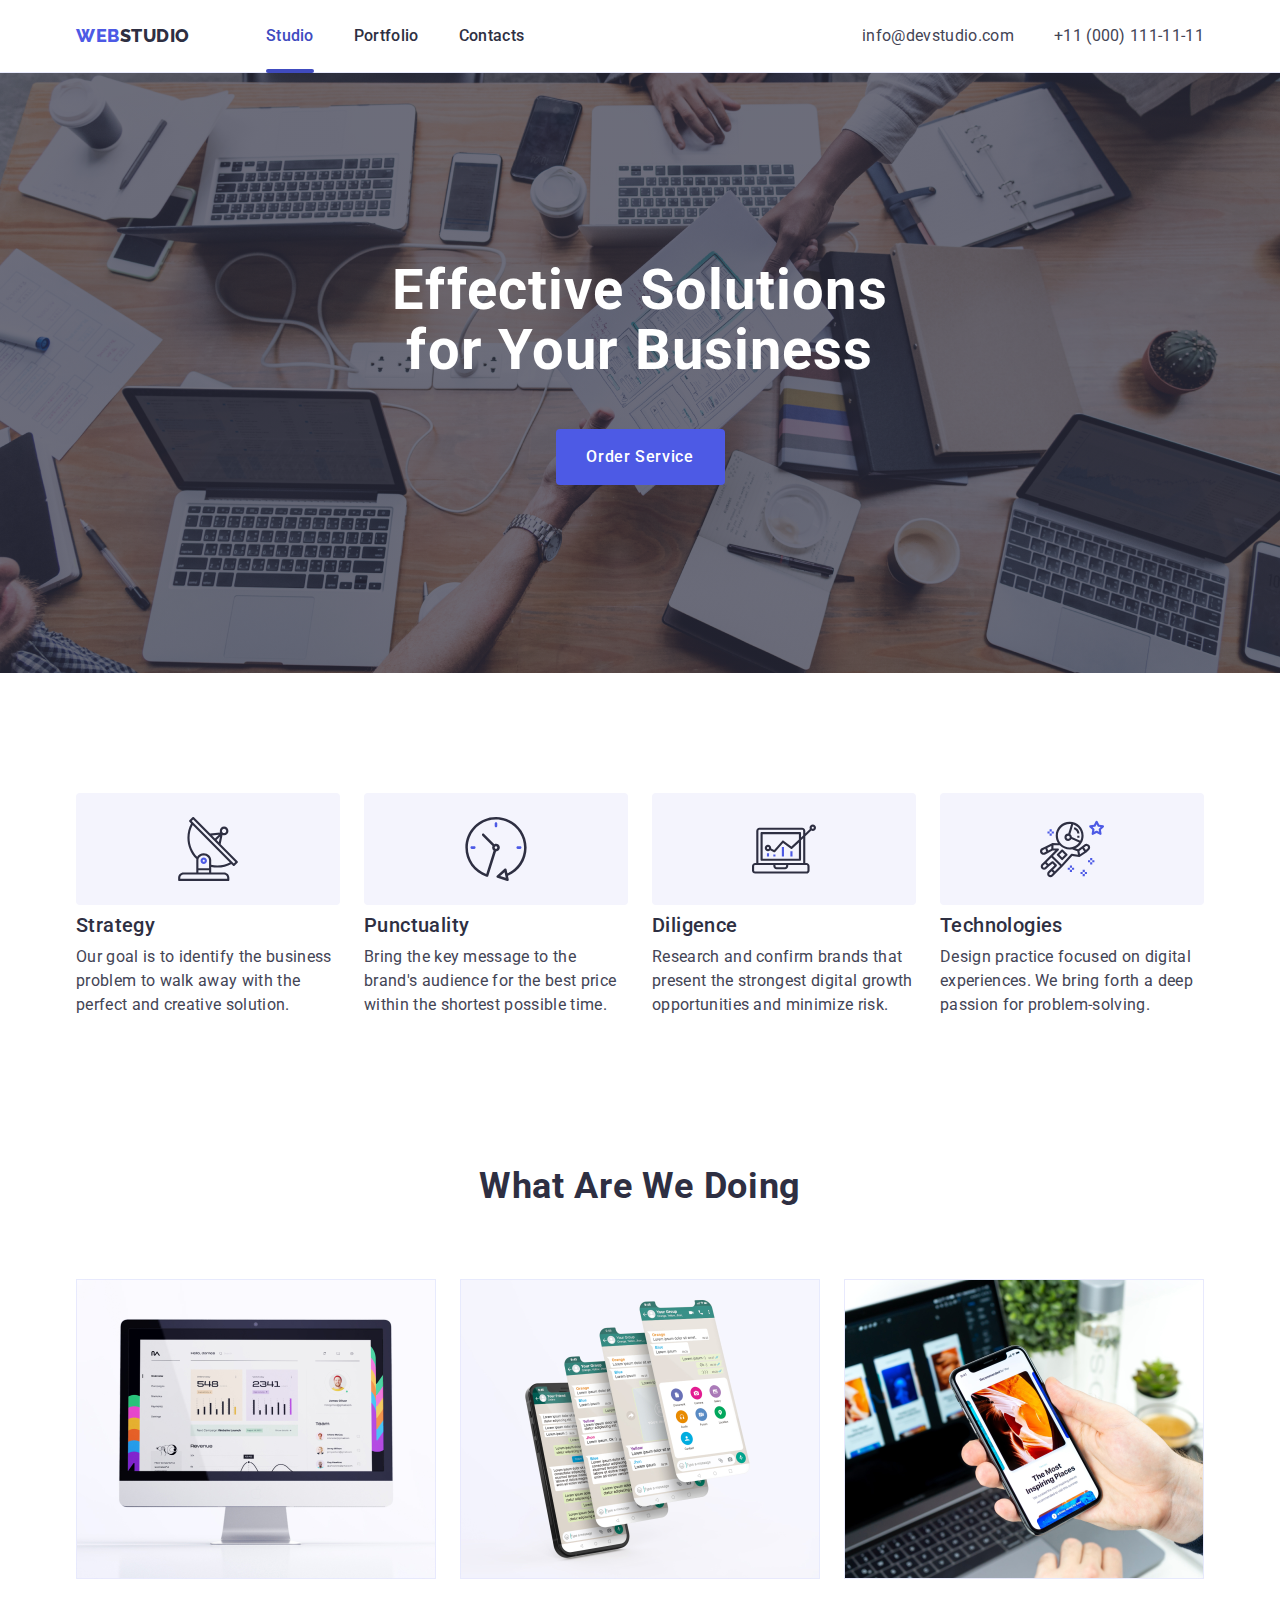
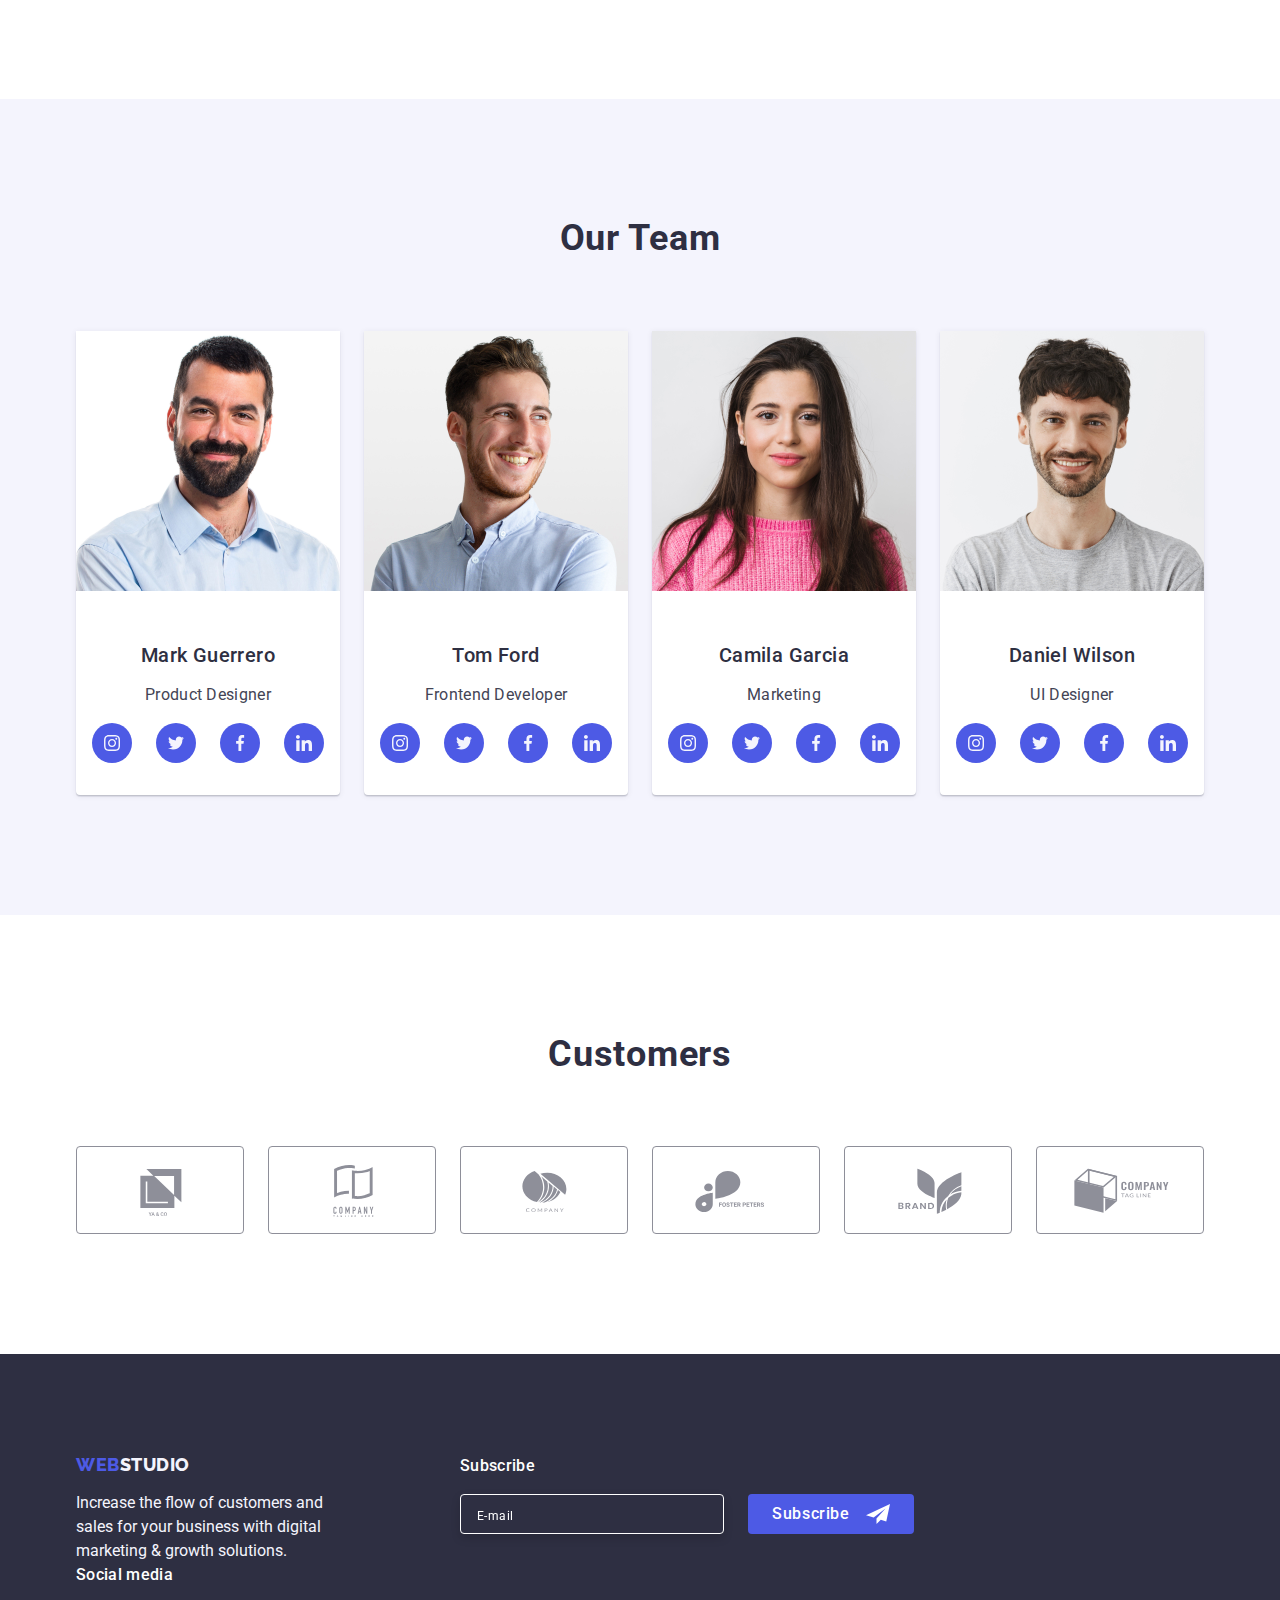
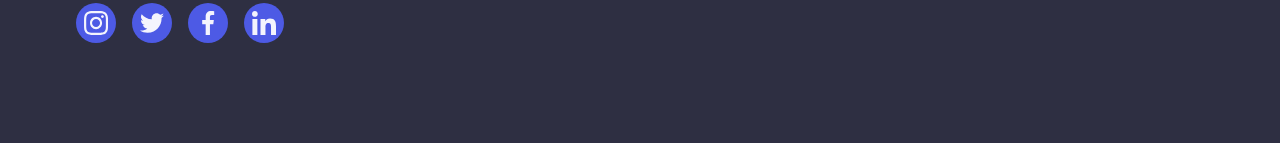
==== index.html @ 59841dea "mobile, tablet" ====
<!DOCTYPE html>
<html lang="en">
  <head>
    <meta charset="UTF-8" />
    <meta http-equiv="X-UA-Compatible" content="IE=edge" />
    <meta name="viewport" content="width=device-width, initial-scale=1.0" />
    <link
      rel="stylesheet"
      href="https://cdnjs.cloudflare.com/ajax/libs/modern-normalize/1.1.0/modern-normalize.min.css"
    />
    <link
      rel="stylesheet"
      href="https://stackpath.bootstrapcdn.com/font-awesome/4.7.0/css/font-awesome.min.css"
    />
    <link rel="stylesheet" href="./css/styles.css" />
    <title>Document</title>
    <link rel="preconnect" href="https://fonts.googleapis.com" />
    <link rel="preconnect" href="https://fonts.gstatic.com" crossorigin />
    <link
      href="https://fonts.googleapis.com/css2?family=Raleway:wght@400;500;700&family=Roboto:wght@400;500;700&display=swap"
      rel="stylesheet"
    />
  </head>
  <body>
    <!-- top line -->
    <header class="header">
      <div class="div-header container">
        <nav class="navigation">
          <a class="nav-link link" href="./index.html">
            web<span class="logo">Studio</span></a
          >

          <ul class="nav-list list">
            <li class="nav-list-li">
              <a class="nav-list-link active line link" href="./index.html"
                >Studio</a
              >
            </li>
            <li class="nav-list-li">
              <a class="nav-list-link line link" href="./portfolio.html"
                >Portfolio</a
              >
            </li>
            <li class="nav-list-li">
              <a class="nav-list-link line link" href="">Contacts</a>
            </li>
          </ul>
        </nav>

        <address class="address">
          <ul class="address-list list">
            <li>
              <a class="address-list-link link" href="mailto:info@devstudio.com"
                >info@devstudio.com</a
              >
            </li>
            <li>
              <a class="address-list-link link" href="tel:+110001111111"
                >+11 (000) 111-11-11</a
              >
            </li>
          </ul>
        </address>
      </div>
    </header>
    <main>
      <!--one section -->
      <section class="one-section">
        <div class="one-section-div container">
          <h1 class="title">Effective Solutions for Your Business</h1>

          <button data-modal-open type="button" class="one-section-button">
            <span class="button-text">Order Service</span>
          </button>
        </div>
      </section>
      <!-- 2 section -->
      <section class="two-section">
        <div class="container">
          <h2 hidden class="hidden-title">Info</h2>
          <ul class="two-section-item list">
            <li class="two-section-li">
              <div class="div-scg">
                <svg class="two-section-svg" width="64" height="64">
                  <use href="./images/icons.svg#icon-antenna"></use>
                </svg>
              </div>
              <h3 class="two-section-caption">Strategy</h3>
              <p class="two-section-lead">
                Our goal is to identify the business problem to walk away with
                the perfect and creative solution.
              </p>
            </li>
            <li class="two-section-li">
              <div class="div-scg">
                <svg class="two-section-svg" width="64" height="64">
                  <use href="./images/icons.svg#icon-clock"></use>
                </svg>
              </div>
              <h3 class="two-section-caption">Punctuality</h3>
              <p class="two-section-lead">
                Bring the key message to the brand's audience for the best price
                within the shortest possible time.
              </p>
            </li>
            <li class="two-section-li">
              <div class="div-scg">
                <svg class="two-section-svg" width="64" height="64">
                  <use href="./images/icons.svg#icon-diagram"></use>
                </svg>
              </div>
              <h3 class="two-section-caption">Diligence</h3>
              <p class="two-section-lead">
                Research and confirm brands that present the strongest digital
                growth opportunities and minimize risk.
              </p>
            </li>
            <li class="two-section-li">
              <div class="div-scg">
                <svg class="two-section-svg" width="64" height="64">
                  <use href="./images/icons.svg#icon-astronaut"></use>
                </svg>
              </div>
              <h3 class="two-section-caption">Technologies</h3>
              <p class="two-section-lead">
                Design practice focused on digital experiences. We bring forth a
                deep passion for problem-solving.
              </p>
            </li>
          </ul>
        </div>
      </section>
      <!-- 3 section -->
      <section class="three-section">
        <div class="container">
          <h2 class="three-section-title">What are we doing</h2>
          <ul class="three-section-list list">
            <li class="three-section-li">
              <img
                class="three-section-img"
                src="./images/main-page/Rectangle-71.jpg"
                alt="photo upload error"
                width="360"
              />
            </li>

            <li class="three-section-li">
              <img
                class="three-section-img"
                src="./images/main-page/Rectangle-71-(1).jpg"
                alt="photo upload error"
                width="360"
              />
            </li>

            <li class="three-section-li">
              <img
                class="three-section-img"
                src="./images/main-page/Rectangle-71-(2).jpg"
                alt="photo upload error"
                width="360"
              />
            </li>
          </ul>
        </div>
      </section>
      <!-- 4 section -->
      <section class="four-section">
        <div class="four-div-section container-team container">
          <h2 class="fout-section-title">Our Team</h2>

          <ul class="list four-section-list">
            <li class="section-list-item">
              <img
                class="four-section-img"
                src="./images/main-page/img.jpg"
                alt="photo upload error"
              />
              <div class="section-list-div">
                <h3 class="four-section-caption">Mark Guerrero</h3>
                <p class="four-section-lead">Product Designer</p>
                <ul class="icon-list list">
                  <li class="icon-li">
                    <a class="link-icon" href="">
                      <svg class="link-svg" width="16" height="16">
                        <use href="./images/icons.svg#icon-instagram"></use>
                      </svg>
                    </a>
                  </li>
                  <li class="icon-li">
                    <a class="link-icon" href="">
                      <svg class="link-svg" width="16" height="16">
                        <use href="./images/icons.svg#icon-twitter"></use>
                      </svg>
                    </a>
                  </li>
                  <li class="icon-li">
                    <a class="link-icon" href="">
                      <svg class="link-svg" width="16" height="16">
                        <use href="./images/icons.svg#icon-facebook"></use>
                      </svg>
                    </a>
                  </li>
                  <li class="icon-li">
                    <a class="link-icon" href="">
                      <svg class="link-svg" width="16" height="16">
                        <use href="./images/icons.svg#icon-linkedin"></use>
                      </svg>
                    </a>
                  </li>
                </ul>
              </div>
            </li>

            <li class="section-list-item">
              <img
                class="four-section-img"
                src="./images/main-page/img-(1).jpg"
                alt="photo upload error"
              />
              <div class="section-list-div">
                <h3 class="four-section-caption">Tom Ford</h3>
                <p class="four-section-lead">Frontend Developer</p>
                <ul class="icon-list list">
                  <li class="icon-li">
                    <a class="link-icon" href="">
                      <svg class="link-svg" width="16" height="16">
                        <use href="./images/icons.svg#icon-instagram"></use>
                      </svg>
                    </a>
                  </li>
                  <li class="icon-li">
                    <a class="link-icon" href="">
                      <svg class="link-svg" width="16" height="16">
                        <use href="./images/icons.svg#icon-twitter"></use>
                      </svg>
                    </a>
                  </li>
                  <li class="icon-li">
                    <a class="link-icon" href="">
                      <svg class="link-svg" width="16" height="16">
                        <use href="./images/icons.svg#icon-facebook"></use>
                      </svg>
                    </a>
                  </li>
                  <li class="icon-li">
                    <a class="link-icon" href="">
                      <svg class="link-svg" width="16" height="16">
                        <use href="./images/icons.svg#icon-linkedin"></use>
                      </svg>
                    </a>
                  </li>
                </ul>
              </div>
            </li>

            <li class="section-list-item">
              <img
                class="four-section-img"
                src="./images/main-page/img-(2).jpg"
                alt="photo upload error"
              />
              <div class="section-list-div">
                <h3 class="four-section-caption">Camila Garcia</h3>
                <p class="four-section-lead">Marketing</p>
                <ul class="icon-list list">
                  <li class="icon-li">
                    <a class="link-icon" href="">
                      <svg class="link-svg" width="16" height="16">
                        <use href="./images/icons.svg#icon-instagram"></use>
                      </svg>
                    </a>
                  </li>
                  <li class="icon-li">
                    <a class="link-icon" href="">
                      <svg class="link-svg" width="16" height="16">
                        <use href="./images/icons.svg#icon-twitter"></use>
                      </svg>
                    </a>
                  </li>
                  <li class="icon-li">
                    <a class="link-icon" href="">
                      <svg class="link-svg" width="16" height="16">
                        <use href="./images/icons.svg#icon-facebook"></use>
                      </svg>
                    </a>
                  </li>
                  <li class="icon-li">
                    <a class="link-icon" href="">
                      <svg class="link-svg" width="16" height="16">
                        <use href="./images/icons.svg#icon-linkedin"></use>
                      </svg>
                    </a>
                  </li>
                </ul>
              </div>
            </li>

            <li class="section-list-item">
              <img
                class="four-section-img"
                src="./images/main-page/img-(3).jpg"
                alt="photo upload error"
              />
              <div class="section-list-div">
                <h3 class="four-section-caption">Daniel Wilson</h3>
                <p class="four-section-lead">UI Designer</p>
                <ul class="icon-list list">
                  <li class="icon-li">
                    <a class="link-icon" href="">
                      <svg class="link-svg" width="16" height="16">
                        <use href="./images/icons.svg#icon-instagram"></use>
                      </svg>
                    </a>
                  </li>
                  <li class="icon-li">
                    <a class="link-icon" href="">
                      <svg class="link-svg" width="16" height="16">
                        <use href="./images/icons.svg#icon-twitter"></use>
                      </svg>
                    </a>
                  </li>
                  <li class="icon-li">
                    <a class="link-icon" href="">
                      <svg class="link-svg" width="16" height="16">
                        <use href="./images/icons.svg#icon-facebook"></use>
                      </svg>
                    </a>
                  </li>
                  <li class="icon-li">
                    <a class="link-icon" href="">
                      <svg class="link-svg" width="16" height="16">
                        <use href="./images/icons.svg#icon-linkedin"></use>
                      </svg>
                    </a>
                  </li>
                </ul>
              </div>
            </li>
          </ul>
        </div>
      </section>
      <!-- five section -->
      <section class="section-five">
        <div class="container-team container">
          <h2 class="section-five-title">Customers</h2>
          <ul class="five-section-list list">
            <li class="five-list-item">
              <a class="five-list-link" href="">
                <svg class="five-list-svg" width="104" height="56">
                  <use href="./images/icons.svg#icon-Logo1"></use>
                </svg>
              </a>
            </li>
            <li class="five-list-item">
              <a class="five-list-link" href="">
                <svg class="five-list-svg" width="104" height="56">
                  <use href="./images/icons.svg#icon-Logo2"></use>
                </svg>
              </a>
            </li>
            <li class="five-list-item">
              <a class="five-list-link" href="">
                <svg class="five-list-svg" width="104" height="56">
                  <use href="./images/icons.svg#icon-Logo3"></use>
                </svg>
              </a>
            </li>
            <li class="five-list-item">
              <a class="five-list-link" href="">
                <svg class="five-list-svg" width="104" height="56">
                  <use href="./images/icons.svg#icon-Logo4"></use>
                </svg>
              </a>
            </li>
            <li class="five-list-item">
              <a class="five-list-link" href="">
                <svg class="five-list-svg" width="104" height="56">
                  <use href="./images/icons.svg#icon-Logo5"></use>
                </svg>
              </a>
            </li>
            <li class="five-list-item">
              <a class="five-list-link" href="">
                <svg class="five-list-svg" width="104" height="56">
                  <use href="./images/icons.svg#icon-Logo6"></use>
                </svg>
              </a>
            </li>
          </ul>
        </div>
      </section>
    </main>
    <!-- footer -->
    <footer class="footer">
      <div class="footer-div container-team container">
        <div class="footer-info-icon">
          <div class="footer-div-info">
            <a class="footer-link link" href="./index.html">
              Web<span class="footer-item">Studio</span></a
            >
            <p class="footer-p">
              Increase the flow of customers and sales for your business with
              digital marketing & growth solutions.
            </p>
          </div>
          <div class="footer-div-icon">
            <p class="footer-p-icon">Social media</p>
            <ul class="footer-list list">
              <li class="footre-li">
                <a class="footer-icon-link" href="">
                  <svg class="footer-svg" width="24" height="24">
                    <use href="./images/icons.svg#icon-instagram"></use>
                  </svg>
                </a>
              </li>
              <li class="footre-li">
                <a class="footer-icon-link" href="">
                  <svg class="footer-svg" width="24" height="24">
                    <use href="./images/icons.svg#icon-twitter"></use>
                  </svg>
                </a>
              </li>
              <li class="footre-li">
                <a class="footer-icon-link" href="">
                  <svg class="footer-svg" width="24" height="24">
                    <use href="./images/icons.svg#icon-facebook"></use>
                  </svg>
                </a>
              </li>
              <li class="footre-li">
                <a class="footer-icon-link" href="">
                  <svg class="footer-svg" width="24" height="24">
                    <use href="./images/icons.svg#icon-linkedin"></use>
                  </svg>
                </a>
              </li>
            </ul>
          </div>
        </div>
        <!-- e-mail input -->
        <div>
          <p class="Subscribe">Subscribe</p>
          <form class="div-form" action="">
            <label class="label-footer" for="email">
              <div class="div-input">
                <input
                  id="email"
                  class="input-field"
                  type="email"
                  name="user-email"
                  placeholder="E-mail"
                />
              </div>
            </label>
            <button class="input-button" type="submit">
              Subscribe
              <svg class="icon-button" width="24" height="24">
                <use href="./images/icons.svg#icon-Frame"></use>
              </svg>
            </button>
          </form>
        </div>
      </div>
    </footer>
    <!-- modal -->
    <div data-modal class="backdrop is-hidden">
      <div class="modal">
        <button data-modal-close class="backdrop-close-btn" type="button">
          <svg width="8" height="8" class="backdrop-close-icon">
            <use
              class="backdrop-close-use"
              href="./images/icons.svg#icon-close-modwin"
            ></use>
          </svg>
        </button>
        <p class="modal-title">Leave your contacts and we will call you back</p>
        <form>
          <div class="div-modal-input">
            <label class="modal-label-input-name modal-input" for="name"
              >Name</label
            >
            <div class="svg-input">
              <input class="label-input" type="text" name="name" id="name" />
              <svg class="modal-icon-input" width="18" height="18">
                <use href="./images/icons.svg#icon-person-black"></use>
              </svg>
            </div>
          </div>

          <div class="div-modal-input">
            <label class="modal-input modal-label-input-name" for="tel"
              >Phone</label
            >
            <div class="svg-input">
              <input class="label-input" type="tel" name="tel" id="tel" />
              <svg class="modal-icon-input" width="18" height="18">
                <use href="./images/icons.svg#icon-phone-black"></use>
              </svg>
            </div>
          </div>

          <div class="div-modal-input">
            <label class="modal-input modal-label-input-name" for="email"
              >Email</label
            >
            <div class="svg-input">
              <input class="label-input" type="email" name="email" id="email" />
              <svg class="modal-icon-input" width="18" height="18">
                <use href="./images/icons.svg#icon-email-black"></use>
              </svg>
            </div>
          </div>
          <div class="div-modal-input">
            <label class="modal-input modal-label-input-name" for="comment"
              >Comment</label
            >
            <textarea
              class="label-textarea"
              name="comment"
              id="comment"
              cols="30"
              rows="10"
              placeholder="Text input"
            ></textarea>
          </div>
          <div class="div-modal-input-tick">
            <input class="input-tick" type="checkbox" name="tick" id="tick" />
            <label class="label-tick" for="tick"
              >I accept the terms and conditions of the
              <span
                ><a class="tick-link" href="">Privacy Policy</a>
              </span></label
            >
          </div>
          <div class="button-div">
            <button class="modal-button" type="submit">
              <span class="modal-button-text">Send</span>
            </button>
          </div>
        </form>
      </div>
    </div>
    <script src="./js/model.js"></script>
  </body>
</html>
---- css/styles.css ----
* {
  box-sizing: border-box;
}
body {
  font-family: "Roboto", sans-serif;
  color: #434455;
  background-color: #ffffff;
  top: 1548px;
}
/* top line */
.header {
  font-family: "Roboto", sans-serif;
  color: #434455;
  background-color: #ffffff;
  border-bottom: 1px solid #e7e9fc;
  box-shadow: 0px 2px 1px rgba(46, 47, 66, 0.08),
    0px 1px 1px rgba(46, 47, 66, 0.16), 0px 1px 6px rgba(46, 47, 66, 0.08);
}
img {
  display: block;
  width: 100%;
  height: auto;
}
.div-header {
  display: flex;
  align-items: center;
  margin: 0 auto;
}
@media only screen and (min-width: 320px) and (max-width: 428px) {
  .div-header {
    min-height: 70px;
  }
}
.container {
  width: 1158px;
  padding: 0 15px;
  margin: 0 auto;
}
@media only screen and (min-width: 320px) and (max-width: 428px) {
  .container {
    width: 428px;
  }
}
@media only screen and (min-width: 429px) and (max-width: 768px) {
  .container {
    width: 768px;
  }
}
.container-team {
  width: 1158px;
  padding: 0 15px;
  margin: 0 auto;
}
@media only screen and (min-width: 320px) and (max-width: 428px) {
  .container-team {
    width: 264px;
  }
}
@media only screen and (min-width: 429px) and (max-width: 768px) {
  .container-team {
    width: 552px;
  }
}

.navigation {
  display: flex;
  align-items: center;
}

.nav-link {
  font-family: "Raleway", sans-serif;
  font-weight: 800;
  font-size: 18px;
  line-height: 21px;
  font-style: normal;
  color: #4d5ae5;
  line-height: 1.17;
  letter-spacing: 0.03em;
  text-transform: uppercase;
  text-decoration: none;
  margin-right: 76px;
}
@media only screen and (min-width: 429px) and (max-width: 768px) {
  .nav-link {
    margin-right: 120px;
  }
}
.link {
  text-decoration: none;
}
.logo {
  color: #2e2f42;
}
.nav-list {
  font-family: "Roboto";
  font-style: normal;
  font-weight: 500;
  font-size: 16px;
  line-height: 1.5;
  letter-spacing: 0.02em;
  color: #2e2f42;
  display: flex;
  margin-right: 40px;
  gap: 40px;
}
@media only screen and (min-width: 320px) and (max-width: 428px) {
  .nav-list {
    display: none;
  }
}

.last-nav-li {
  margin-right: 0px;
  font-family: "Roboto";
  font-style: normal;
  font-weight: 500;
  font-size: 16px;
  line-height: 1.5;
  letter-spacing: 0.02em;
  color: #2e2f42;
  padding-top: 24px;
  padding-bottom: 24px;
}
.list {
  list-style: none;
  padding: 0;
  margin: 0;
}

.nav-list-link {
  font-family: "Roboto";
  font-style: normal;
  font-weight: 500;
  display: block;
  font-size: 16px;
  line-height: 1.5;
  letter-spacing: 0.02em;
  color: #2e2f42;
  padding-top: 24px;
  padding-bottom: 24px;
  transition: color 250ms cubic-bezier(0.4, 0, 0.2, 1);
  position: relative;
}
.active {
  color: #404bbf;
}
.line.active::after {
  background-color: #404bbf;
  content: "";
  position: absolute;
  display: block;
  border-radius: 2px;
  height: 4px;
  transition: color 250ms cubic-bezier(0.4, 0, 0.2, 1);
  bottom: -1px;
  left: 0;
  width: 100%;
}

/*  зміни кольору шрифту при наведені мишкою */
.nav-list-link:hover {
  color: #404bbf;
}
/* зміни кольору шрифту при кліку на посилання */
.nav-list-link:focus {
  color: #404bbf;
}

.address {
  font-style: normal;
  line-height: 1.5;
  font-size: 16px;
  margin-left: auto;
  letter-spacing: 0.02em;
  color: #434455;
}
@media only screen and (min-width: 320px) and (max-width: 428px) {
  .address {
    display: none;
  }
}
.address-list {
  list-style: none;
  color: #2e2f42;
  column-gap: 40px;
  row-gap: 0px;
  display: flex;
}
@media only screen and (min-width: 429px) and (max-width: 768px) {
  .address-list {
    column-gap: 0px;
    row-gap: 12px;
    flex-wrap: wrap;
    justify-content: flex-end;
    flex-direction: column;
  }
}
.address-list-link-li {
  list-style: none;
  color: #2e2f42;
  gap: 40px;
  display: flex;
  margin-right: 0px;
}

.address-list-link {
  font-family: "Roboto";
  font-size: 16px;
  line-height: 1.5;
  letter-spacing: 0.02em;
  color: #434455;
  display: flex;
  font-style: normal;
  padding-top: 24px;
  padding-bottom: 24px;
  position: relative;
  transition: color 250ms cubic-bezier(0.4, 0, 0.2, 1);
}
@media only screen and (min-width: 429px) and (max-width: 768px) {
  .address-list-link {
    padding-top: 0px;
    padding-bottom: 0px;
    font-size: 12px;
    line-height: 1.17;
    letter-spacing: 0.04em;
  }
}
.address-list-link:hover {
  color: #404bbf;
}
.address-list-link:focus {
  color: #404bbf;
}

/* 1 section */
.one-section {
  background-color: #2e2f42;
  font-family: "Roboto";
  font-style: normal;
  font-weight: 700;
  padding-top: 188px;
  padding-bottom: 188px;
  background-image: url(../images/main-page/group-people-working-website-template.jpg);
  background-image: linear-gradient(
      rgba(46, 47, 66, 0.7),
      rgba(46, 47, 66, 0.7)
    ),
    url(../images/main-page/group-people-working-website-template.jpg);
  background-image: linear-gradient(
      rgba(46, 47, 66, 0.7),
      rgba(46, 47, 66, 0.7)
    ),
    url(../images/main-page/group-people-working-website-template.jpg);
  max-width: 1440px;
  min-height: 600px;
  background-repeat: no-repeat;
  background-position: center;
  background-size: cover;
}
@media only screen and (min-width: 320px) and (max-width: 768px) {
  .one-section {
    padding-top: 112px;
    padding-bottom: 112px;
    min-height: auto;
  }
}
.one-section {
  font-size: 56px;
  text-align: center;
  line-height: 1.07;
  letter-spacing: 0.02em;
  color: #ffffff;
}
.title {
  margin: 0;
  margin-left: auto;
  margin-right: auto;
  font-size: 56px;
  line-height: 1.07;
  letter-spacing: 0.02em;
  max-width: 496px;
  margin-bottom: 48px;
}
@media only screen and (min-width: 320px) and (max-width: 428px) {
  .title {
    max-width: 320px;
    font-weight: 700;
    font-size: 36px;
    line-height: 1.11;
    text-transform: capitalize;
  }
}
.one-section-button {
  margin: 0;
  margin-left: auto;
  margin-right: auto;
  font-family: "Roboto", sans-serif;
  font-style: normal;
  font-weight: 500;
  display: flex;
  align-items: center;
  letter-spacing: 0.04em;
  background: #4d5ae5;
  color: #ffffff;
  line-height: 1.5;
  font-size: 16px;
  cursor: pointer;
  display: block;
  min-width: 169px;
  height: 56px;
  border: none;
  border-radius: 4px;
  cursor: pointer;
  transition: background-color 250ms cubic-bezier(0.4, 0, 0.2, 1);
}
.one-section-button:hover {
  background-color: #404bbf;
}
.one-section-button:focus {
  background-color: #404bbf;
}
.button-text {
  font-family: "Roboto";
  font-style: normal;
  font-weight: 500;
  font-size: 16px;
  line-height: 1.5;
  letter-spacing: 0.04em;
}
/* two section */
.two-section {
  padding: 120px 0 120px 0;
}
@media only screen and (min-width: 320px) and (max-width: 768px) {
  .two-section {
    padding: 96px 0 96px 0;
  }
}
.two-section-item {
  display: flex;
  flex-wrap: wrap;
  column-gap: 24px;
  row-gap: 0px;
  padding-left: 0;
}
@media only screen and (min-width: 320px) and (max-width: 428px) {
  .two-section-item {
    row-gap: 72px;
    column-gap: 0px;
  }
}
@media only screen and (min-width: 429px) and (max-width: 768px) {
  .two-section-item {
    row-gap: 72px;
    column-gap: 24px;
  }
}
.two-section-li {
  width: calc((100% - 72px) / 4);
}
@media only screen and (min-width: 320px) and (max-width: 428px) {
  .two-section-li {
    width: calc((100% - 0px) / 1);
  }
}
@media only screen and (min-width: 429px) and (max-width: 768px) {
  .two-section-li {
    width: calc((100% - 24px) / 2);
  }
}
.two-section-caption {
  font-family: "Roboto";
  font-style: normal;
  font-weight: 500;
  font-size: 20px;
  line-height: 1.2;
  letter-spacing: 0.02em;
  color: #2e2f42;
  margin: 0;
  margin-bottom: 8px;
}
@media only screen and (min-width: 320px) and (max-width: 428px) {
  .two-section-caption {
    font-weight: 700;
    font-size: 36px;
    line-height: 1.1;
    text-align: center;
    text-transform: capitalize;
  }
}
@media only screen and (min-width: 429px) and (max-width: 768px) {
  .two-section-caption {
    font-weight: 700;
    font-size: 36px;
    line-height: 1.1;
    text-transform: capitalize;
  }
}

.two-section-lead {
  font-size: 16px;
  line-height: 1.5;
  letter-spacing: 0.02em;
  color: #434455;
  margin: 0;
}
@media only screen and (min-width: 320px) and (max-width: 768px) {
  .two-section-lead {
    font-weight: 500;
  }
}

/* section icon */
.two-section-svg {
  width: 64px;
  height: 64px;
}
@media only screen and (min-width: 320px) and (max-width: 428px) {
  .two-section-svg {
    display: none;
  }
}

.div-scg {
  display: flex;
  justify-content: center;
  padding: 0;
  margin: 0;
  background: #f4f4fd;
  border-radius: 4px;
  width: 264px;
  height: 112px;
  margin-bottom: 8px;
  align-items: center;
}
@media only screen and (min-width: 320px) and (max-width: 428px) {
  .div-scg {
    display: none;
  }
}
@media only screen and (min-width: 429px) and (max-width: 768px) {
  .div-scg {
    display: none;
  }
}
/* three section */
.three-section {
  padding-top: 0px;
  padding-bottom: 120px;
}
@media only screen and (min-width: 320px) and (max-width: 768px) {
  .three-section {
    display: none;
  }
}

.three-section-title {
  font-style: normal;
  font-weight: 700;
  line-height: 1.11;
  font-size: 36px;
  letter-spacing: 0.02em;
  text-align: center;
  text-transform: capitalize;
  color: #2e2f42;
  margin-bottom: 72px;
}
.three-section-list {
  display: flex;
  flex-wrap: wrap;
  column-gap: 24px;
  row-gap: 0px;
  padding-left: 0;
}

.three-section-li {
  width: calc((100% - 48px) / 3);
}

.three-section-img {
  display: block;
}
/* four section */
.four-section {
  background-color: #f4f4fd;
  padding-top: 120px;
  padding-bottom: 120px;
}
@media only screen and (min-width: 320px) and (max-width: 768px) {
  .four-section {
    padding-top: 96px;
    padding-bottom: 96px;
  }
}

.four-section-list {
  margin: 0;
  padding: 0;
  display: flex;
  flex-wrap: wrap;
  column-gap: 24px;
  row-gap: 0px;
  margin-right: 24px;
  padding-left: 0;
}
@media only screen and (min-width: 320px) and (max-width: 428px) {
  .four-section-list {
    column-gap: 0px;
    row-gap: 72px;
  }
}
@media only screen and (min-width: 429px) and (max-width: 768px) {
  .four-section-list {
    column-gap: 24px;
    row-gap: 64px;
  }
}
.four-section-list:last-child {
  margin-right: 0px;
}
.fout-section-title {
  font-style: normal;
  font-weight: 700;
  line-height: 1.11;
  font-size: 36px;
  letter-spacing: 0.02em;
  text-align: center;
  text-transform: capitalize;
  color: #2e2f42;
  margin: 0;
  margin-bottom: 72px;
}
.four-section-img {
  display: block;
}
.section-list-item {
  margin: 0;
  background-color: #ffffff;
  width: calc((100% - 72px) / 4);
  border-radius: 0px 0px 4px 4px;
  box-shadow: 0px 1px 6px rgba(46, 47, 66, 0.08),
    0px 1px 1px rgba(46, 47, 66, 0.16), 0px 2px 1px rgba(46, 47, 66, 0.08);
}
@media only screen and (min-width: 320px) and (max-width: 428px) {
  .section-list-item {
    width: calc((100% - 0px) / 1);
  }
}
@media only screen and (min-width: 429px) and (max-width: 768px) {
  .section-list-item {
    width: calc((100% - 24px) / 2);
  }
}
.section-list-div {
  text-align: center;
  padding-top: 32px;
  padding-bottom: 32px;
  padding-left: 16px;
  padding-right: 16px;
  padding: 32px 0;
}

.four-section-caption {
  font-style: normal;
  font-weight: 500;
  font-size: 20px;
  line-height: 1.2;
  color: #2e2f42;
  letter-spacing: 0.02em;
  margin-bottom: 8px;
}

.four-section-lead {
  font-size: 16px;
  line-height: 1.5;
  letter-spacing: 0.02em;
  color: #434455;
}

/* section icons */
.icon-list {
  display: flex;
  justify-content: center;
  gap: 24px;
}
.icon-li {
  width: 40px;
  height: 40px;
}

.link-svg {
  width: 16px;
  height: 16px;
  fill: #f4f4fd;
}
.link-icon {
  margin: 0;
  padding: 0;
  display: flex;
  align-items: center;
  justify-content: center;
  width: 100%;
  height: 100%;
  background-color: #4d5ae5;
  border-radius: 50%;
  transition: background-color 250ms cubic-bezier(0.4, 0, 0.2, 1);
}
.link-icon:hover {
  background-color: #404bbf;
}
.link-icon:focus {
  background-color: #404bbf;
}
/* five section */
.section-five {
  padding-bottom: 120px;
  padding-top: 120px;
}
@media only screen and (min-width: 320px) and (max-width: 768px) {
  .section-five {
    padding-bottom: 96px;
    padding-top: 96px;
  }
}
.section-five-title {
  font-weight: 700;
  font-size: 36px;
  line-height: 1.1;
  text-align: center;
  letter-spacing: 0.02em;
  text-transform: capitalize;
  color: #2e2f42;
  margin: 0;
  margin-bottom: 72px;
}
.five-section-list {
  display: flex;
  flex-wrap: wrap;
  justify-content: center;
  column-gap: 24px;
  row-gap: 0px;
}
@media only screen and (min-width: 320px) and (max-width: 428px) {
  .five-section-list {
    column-gap: 16px;
    row-gap: 72px;
  }
}
@media only screen and (min-width: 429px) and (max-width: 768px) {
  .five-section-list {
    column-gap: 24px;
    row-gap: 72px;
  }
}
.five-list-link {
  width: 100%;
  height: 100%;
  margin: 0;
  padding: 0;
  display: flex;
  align-items: center;
  justify-content: center;
  border: 1px solid #8e8f99;
  border-radius: 4px;
  color: #8e8f99;
  transition: border-color 250ms cubic-bezier(0.4, 0, 0.2, 1),
    color 250ms cubic-bezier(0.4, 0, 0.2, 1);
}
.five-list-link:hover {
  border-color: #404bbf;
  color: #404bbf;
}
.five-list-link:focus {
  border-color: #404bbf;
  color: #404bbf;
}
.five-list-item {
  width: 168px;
  height: 88px;
  box-sizing: border-box;
}
.five-list-item {
  width: calc((100% - 120px) / 6);
}
@media only screen and (min-width: 320px) and (max-width: 428px) {
  .five-list-item {
    width: calc((100% - 24px) / 2);
  }
}
@media only screen and (min-width: 429px) and (max-width: 768px) {
  .five-list-item {
    width: calc((100% - 48px) / 3);
  }
}
.five-list-svg {
  width: 104px;
  height: 56px;
  fill: currentColor;
}

/* footer */
.footer {
  background-color: #2e2f42;
  padding-top: 100px;
  padding-bottom: 100px;
}
@media only screen and (min-width: 320px) and (max-width: 768px) {
  .footer {
    padding-top: 96px;
    padding-bottom: 96px;
  }
}
.footer-link {
  margin: 0;
  font-family: "Raleway", sans-serif;
  font-weight: 800;
  font-size: 18px;
  line-height: 21px;
  font-style: normal;
  color: #4d5ae5;
  line-height: 1.17;
  letter-spacing: 0.03em;
  text-transform: uppercase;
  text-decoration: none;
  display: inline-block;
  margin-bottom: 16px;
}
@media only screen and (min-width: 320px) and (max-width: 428px) {
  .footer-link {
    display: flex;
    justify-content: center;
  }
}
.footer-item {
  color: #f4f4fd;
}
.footer-p {
  margin: 0;
  color: #f4f4fd;
  max-width: 264px;
  font-weight: 400;
  font-size: 16px;
  line-height: 1.5;
}
.footer-div {
  display: flex;
  align-items: baseline;
}
@media only screen and (min-width: 320px) and (max-width: 768px) {
  .footer-div {
    flex-wrap: wrap;
    row-gap: 72px;
  }
}

.footer-div-info {
  margin-right: 120px;
}
@media only screen and (min-width: 320px) and (max-width: 428px) {
  .footer-div-info {
    margin: 0 auto;
  }
}
@media only screen and (min-width: 429px) and (max-width: 768px) {
  .footer-div-info {
    margin-right: 24px;
  }
}

/* footer icons */
.footer-div-icon {
  margin-right: auto;
}
@media only screen and (min-width: 320px) and (max-width: 428px) {
  .footer-div-icon {
    margin: 0 auto;
  }
}

.footre-li {
  width: 40px;
  height: 40px;
}
.footer-p-icon {
  margin: 0;
  font-weight: 500;
  font-size: 16px;
  line-height: 1.5;
  letter-spacing: 0.02em;
  color: #ffffff;
  margin-bottom: 16px;
}
@media only screen and (min-width: 320px) and (max-width: 428px) {
  .footer-p-icon {
    display: flex;
    justify-content: center;
  }
}
.footer-list {
  display: flex;
  gap: 16px;
}
.footer-svg {
  fill: #f4f4fd;
}
.footer-icon-link {
  width: 100%;
  height: 100%;
  background-color: #4d5ae5;
  border-radius: 50%;
  display: flex;
  align-items: center;
  justify-content: center;
  transition: background-color 250ms cubic-bezier(0.4, 0, 0.2, 1);
}
.footer-icon-link:hover {
  background-color: #31d0aa;
}
.footer-icon-link:focus {
  background-color: #31d0aa;
}
@media only screen and (min-width: 429px) and (max-width: 768px) {
  .footer-info-icon {
    display: flex;
  }
}
/* input footer */

.Subscribe {
  margin: 0;
  font-weight: 500;
  font-size: 16px;
  line-height: 1.5;
  letter-spacing: 0.02em;
  color: #ffffff;
  margin-bottom: 16px;
}
@media only screen and (min-width: 320px) and (max-width: 428px) {
  .Subscribe {
    display: flex;
    justify-content: center;
  }
}
.div-input input::placeholder {
  color: #ffffff;
  font-weight: 400;
  font-size: 12px;
  line-height: 1.5;
  display: flex;
  align-items: center;
  letter-spacing: 0.04em;
}
@media only screen and (min-width: 320px) and (max-width: 428px) {
  .div-input input::placeholder {
    line-height: 2;
  }
}
.div-form {
  display: flex;
  column-gap: 24px;
  row-gap: 0px;
}
@media only screen and (min-width: 320px) and (max-width: 428px) {
  .div-form {
    justify-content: center;
    flex-wrap: wrap;
    column-gap: 0px;
    row-gap: 16px;
  }
}
.input-field {
  outline: none;
  padding: 0;
  padding-left: 16px;
  width: 264px;
  height: 40px;
  color: #ffffff;
  background-color: #2e2f42;
  border: 1px solid #ffffff;
  filter: drop-shadow(0px 4px 4px rgba(0, 0, 0, 0.15));
  border-radius: 4px;
}
@media only screen and (min-width: 320px) and (max-width: 428px) {
  .input-field {
    width: 398px;
  }
}
.input-button {
  border-radius: 4px;
  border: none;
  background-color: #4d5ae5;
  display: flex;
  flex-direction: row;
  align-items: center;
  text-align: center;
  gap: 16px;
  letter-spacing: 0.04em;
  font-weight: 500;
  font-size: 16px;
  line-height: 24px;
  color: #ffffff;
  padding: 8px 24px;
}
.icon-button {
  fill: #ffffff;
}
/* portfolio section */
.portfolio-section {
  padding-top: 96px;
  padding-bottom: 120px;
}
@media only screen and (min-width: 320px) and (max-width: 768px) {
  .portfolio-section {
    padding-bottom: 48px;
    padding-top: 48px;
  }
}
.section-list-button {
  display: flex;
  column-gap: 24px;
  row-gap: 0px;
  margin-bottom: 72px;
  justify-content: center;
}
@media only screen and (min-width: 320px) and (max-width: 428px) {
  .section-list-button {
    row-gap: 24px;
    flex-wrap: wrap;
    justify-content: flex-start;
    margin-bottom: 48px;
  }
}
@media only screen and (min-width: minwidthpx) {
  .button-list-li {
    width: calc((100% - 48px) / 3);
    margin-right: auto;
  }
}
.section-img-link {
  display: block;
  transition: box-shadow 250ms cubic-bezier(0.4, 0, 0.2, 1);
}
.section-img-link:hover .overlay-text {
  transform: translateY(0%);
}
.section-img-link:focus .overlay-text {
  transform: translateY(0%);
}
.section-img-link:hover {
  box-shadow: 0px 1px 6px rgba(46, 47, 66, 0.08),
    0px 1px 1px rgba(46, 47, 66, 0.16), 0px 2px 1px rgba(46, 47, 66, 0.08);
  transform: translateY(0%);
}
.section-img-link:focus {
  box-shadow: 0px 1px 6px rgba(46, 47, 66, 0.08),
    0px 1px 1px rgba(46, 47, 66, 0.16), 0px 2px 1px rgba(46, 47, 66, 0.08);
  transform: translateY(0%);
}

.section-button {
  font-family: "Roboto", sans-serif;
  font-style: normal;
  font-weight: 500;
  font-size: 16px;
  line-height: 1.5;
  letter-spacing: 0.04em;
  background: #f4f4fd;
  border-radius: 4px;
  color: #4d5ae5;
  border: 1px solid #e7e9fc;
  cursor: pointer;
  padding: 12px 24px 12px;
  border: 1px solid #e7e9fc;
  border-radius: 4px;
  transition: color 250ms cubic-bezier(0.4, 0, 0.2, 1),
    background-color 250ms cubic-bezier(0.4, 0, 0.2, 1),
    border-color 250ms cubic-bezier(0.4, 0, 0.2, 1),
    box-shadow 250ms cubic-bezier(0.4, 0, 0.2, 1);
}
.section-button:hover {
  color: #ffffff;
  border: 1px solid transparent;
  box-shadow: 0px 3px 1px rgba(0, 0, 0, 0.1), 0px 2px 1px rgba(0, 0, 0, 0.08),
    0px 2px 2px rgba(0, 0, 0, 0.12);
}
.section-button:focus {
  color: #ffffff;
  border: 1px solid transparent;
  box-shadow: 0px 3px 1px rgba(0, 0, 0, 0.1), 0px 2px 1px rgba(0, 0, 0, 0.08),
    0px 2px 2px rgba(0, 0, 0, 0.12);
}
.section-button:hover {
  background-color: #404bbf;
}
.section-button:focus {
  background-color: #404bbf;
}
/* images list */
.section-list-img {
  display: flex;
  flex-wrap: wrap;
  column-gap: 24px;
  row-gap: 0px;
  padding: 0;
}
@media only screen and (min-width: 320px) and (max-width: 428px) {
  .section-list-img {
    column-gap: 0px;
    row-gap: 48px;
  }
}
.portfolio-section-img {
  width: calc((100% - 48px) / 3);
}
@media only screen and (min-width: 320px) and (max-width: 428px) {
  .portfolio-section-img {
    width: calc((100% - 0px) / 1);
  }
}
@media only screen and (min-width: 429px) and (max-width: 768px) {
  .portfolio-section-img {
    width: calc((100% - 24px) / 2);
  }
}
.two-list-img {
  padding: 32px 16px;
  border: 1px solid #e7e9fc;
  border-top: none;
}
.img-title {
  margin: 0;
  font-family: "Roboto";
  font-style: normal;
  font-weight: 500;
  font-size: 20px;
  line-height: 1.2;
  color: #2e2f42;
  letter-spacing: 0.02em;
  margin-bottom: 8px;
}
.img-lead {
  margin: 0;
  font-weight: 400;
  font-size: 16px;
  line-height: 1.5;
  letter-spacing: 0.02em;
  color: #434455;
}
.img-lead:hover {
  transform: translateY(0%);
}
.img-lead:focus {
  transform: translateY(0%);
}
.img-list {
  display: block;
  transform: translateY(0%);
}
/* cart info */
.cart-info {
  position: relative;
  overflow: hidden;
}
.overlay-text {
  margin: 0;
  font-weight: 400;
  font-size: 16px;
  line-height: 1.5;
  letter-spacing: 0.02em;
  color: #f4f4fd;
  top: 0;
  left: 0;
  padding: 40px 32px;
  position: absolute;
  width: 100%;
  height: 100%;
  background-color: #4d5ae5;
  transform: translateY(100%);
  transition: transform 250ms cubic-bezier(0.4, 0, 0.2, 1);
}

/* meseng list */
.meseng-list {
  display: flex;
}
.meseng-item {
  background: #4d5ae5;
  width: 40px;
  margin: auto;
}
/* MODAL WINDOV */
.is-hidden {
  opacity: 0;
  visibility: hidden;
  pointer-events: none;
}
.backdrop {
  position: fixed;
  width: 100%;
  height: 100%;
  top: 0;
  left: 0;
  background-color: rgba(46, 47, 66, 0.4);
  transition: opacity 250ms cubic-bezier(0.4, 0, 0.2, 1),
    visibility 250ms cubic-bezier(0.4, 0, 0.2, 1);
}
.modal {
  position: absolute;
  top: 50%;
  left: 50%;
  transform: translate(-50%, -50%) scale(1);
  width: 408px;
  min-height: 584px;
  background-color: #fcfcfc;
  box-shadow: 0px 1px 1px rgba(0, 0, 0, 0.14), 0px 1px 3px rgba(0, 0, 0, 0.12),
    0px 2px 1px rgba(0, 0, 0, 0.2);
  border-radius: 4px;
  transition: transform 250ms cubic-bezier(0.4, 0, 0.2, 1);
  padding: 24px;
  padding-top: 72px;
}
.backdrop-close-btn {
  padding: 0;
  display: flex;
  justify-content: center;
  align-items: center;
  position: absolute;
  border: 1px solid rgba(0, 0, 0, 0.1);
  background-color: #e7e9fc;
  border-radius: 50%;
  top: 24px;
  right: 24px;
  width: 24px;
  height: 24px;
  cursor: pointer;
  transition: background-color 250ms cubic-bezier(0.4, 0, 0.2, 1),
    border 250ms cubic-bezier(0.4, 0, 0.2, 1);
}
.backdrop-close-btn:hover,
.backdrop-close-btn:focus {
  background-color: #404bbf;
  border: none;
  fill: #ffffff;
}
.backdrop-close-icon {
  transition: fill 250ms cubic-bezier(0.4, 0, 0.2, 1);
}
.backdrop-close-icon:hover,
.backdrop-close-icon:focus {
  fill: #ffffff;
}
.backdrop-close-use {
  width: 8px;
  height: 8px;
}
.div-modal-input {
  display: flex;
  flex-direction: column;
  margin-bottom: 8px;
}

.modal-title {
  margin: 0;
  margin-bottom: 16px;
  font-style: normal;
  font-weight: 500;
  font-size: 16px;
  line-height: 1.5;
  text-align: center;
  letter-spacing: 0.02em;
}
.modal-input input {
  width: 360px;
  height: 40px;
  border: 1px solid rgba(46, 47, 66, 0.4);
  border-radius: 4px;
}
.modal-label-input-name {
  color: #8e8f99;
  font-weight: 400;
  font-size: 12px;
  line-height: 1.17;
  letter-spacing: 0.04em;
  margin-bottom: 4px;
}
.label-input {
  width: 360px;
  height: 40px;
  padding-left: 38px;
  border: 1px solid rgba(46, 47, 66, 0.4);
  border-radius: 4px;
  outline: transparent;
}
.label-input:focus {
  border: 1px solid #4d5ae5;
}

.label-input:focus + .modal-icon-input {
  fill: #4d5ae5;
}
.svg-input {
  position: relative;
}
.modal-icon-input {
  position: absolute;
  display: inline-block;
  top: 50%;
  left: 19px;
  transform: translateY(-50%);
  pointer-events: none;
  transition: 400ms;
}
.modal-label-input {
  font-weight: 400;
  font-size: 12px;
  line-height: 14px;
  letter-spacing: 0.01em;
  color: #8e8f99;
}
.label-textarea {
  width: 360px;
  height: 120px;
  border: 1px solid rgba(46, 47, 66, 0.4);
  border-radius: 4px;
  font-weight: 400;
  font-size: 12px;
  line-height: 1.17;
  letter-spacing: 0.04em;
  padding: 8px 16px;
  margin-bottom: 16px;
  resize: none;
}
.label-textarea::placeholder {
  color: rgba(46, 47, 66, 0.4);
}
.label-textarea:focus {
  border: 1px solid #4d5ae5;
  outline: none;
}

.div-modal-input-tick {
  display: flex;
  align-items: center;
}
.input-tick {
  appearance: none;
  display: block;
  width: 16px;
  height: 16px;
  border: 1px solid rgba(46, 47, 66, 0.4);
  border-radius: 2px;
  background-image: url("data:image/svg+xml,%3Csvg width='10' height='8' viewBox='0 0 10 8' fill='none' xmlns='http://www.w3.org/2000/svg'%3E%3Cpath d='M8.44558 0.255056C8.61838 0.089653 8.84834 -0.00178848 9.08693 2.65108e-05C9.32551 0.0018415 9.55407 0.0967713 9.72436 0.264784C9.89466 0.432797 9.99337 0.660752 9.99968 0.900549C10.006 1.14034 9.91939 1.37323 9.75816 1.55005L4.86357 7.70436C4.7794 7.79551 4.67782 7.86865 4.5649 7.91942C4.45198 7.97018 4.33003 7.99754 4.20636 7.99984C4.08268 8.00214 3.95981 7.97935 3.8451 7.93282C3.73038 7.88629 3.62618 7.81698 3.53872 7.72903L0.292827 4.46564C0.202435 4.38096 0.129933 4.27884 0.0796475 4.16537C0.0293621 4.05191 0.00232279 3.92942 0.000143182 3.80522C-0.00203643 3.68102 0.0206883 3.55765 0.0669613 3.44248C0.113234 3.3273 0.182108 3.22267 0.269473 3.13483C0.356838 3.047 0.460905 2.97775 0.575465 2.93123C0.690026 2.88471 0.812734 2.86186 0.936267 2.86405C1.0598 2.86624 1.18163 2.89343 1.29449 2.94398C1.40734 2.99454 1.50892 3.06743 1.59315 3.15831L4.16189 5.73967L8.42227 0.28219C8.42994 0.272694 8.43813 0.263635 8.4468 0.255056H8.44558Z' fill='%23F4F4FD'/%3E%3C/svg%3E%0A");
  background-position: center;
  background-repeat: no-repeat;
}
.tick-link {
  color: #4d5ae5;
}
.input-tick:checked {
  background-color: #404bbf;
  border-color: #404bbf;
}
.label-tick {
  font-style: normal;
  font-weight: 400;
  font-size: 12px;
  line-height: 1.17;
  letter-spacing: 0.04em;
  color: #8e8f99;
  margin-left: 8px;
}
.button-div {
  display: flex;
  justify-content: center;
  margin-top: 24px;
}
.modal-button {
  width: 169px;
  font-style: normal;
  font-weight: 500;
  font-size: 16px;
  line-height: 24px;
  display: flex;
  align-items: center;
  text-align: center;
  letter-spacing: 0.04em;
  color: #ffffff;
  cursor: pointer;
  background-color: #4d5ae5;
  box-shadow: 0px 4px 4px rgba(0, 0, 0, 0.15);
  border-radius: 4px;
  border: none;
  justify-content: center;
  padding: 16px 32px;
}
/* mobile modal */
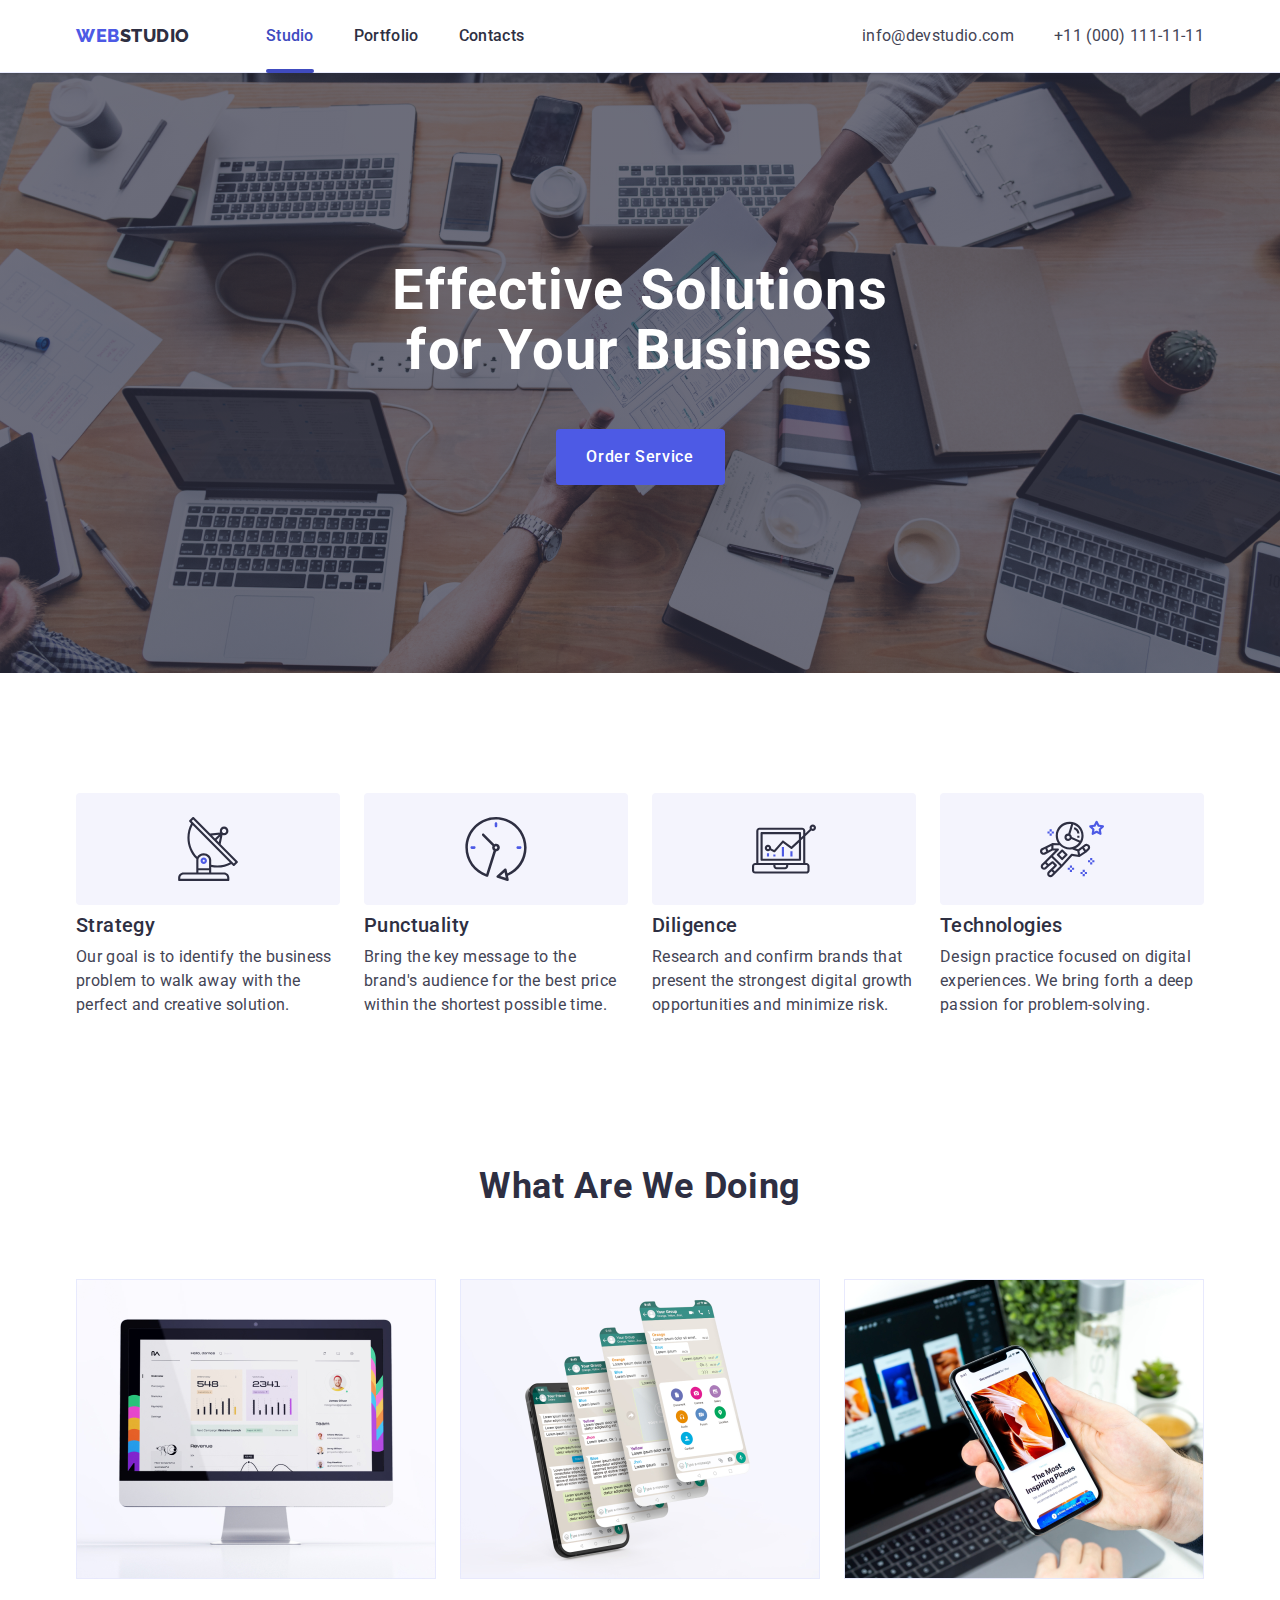
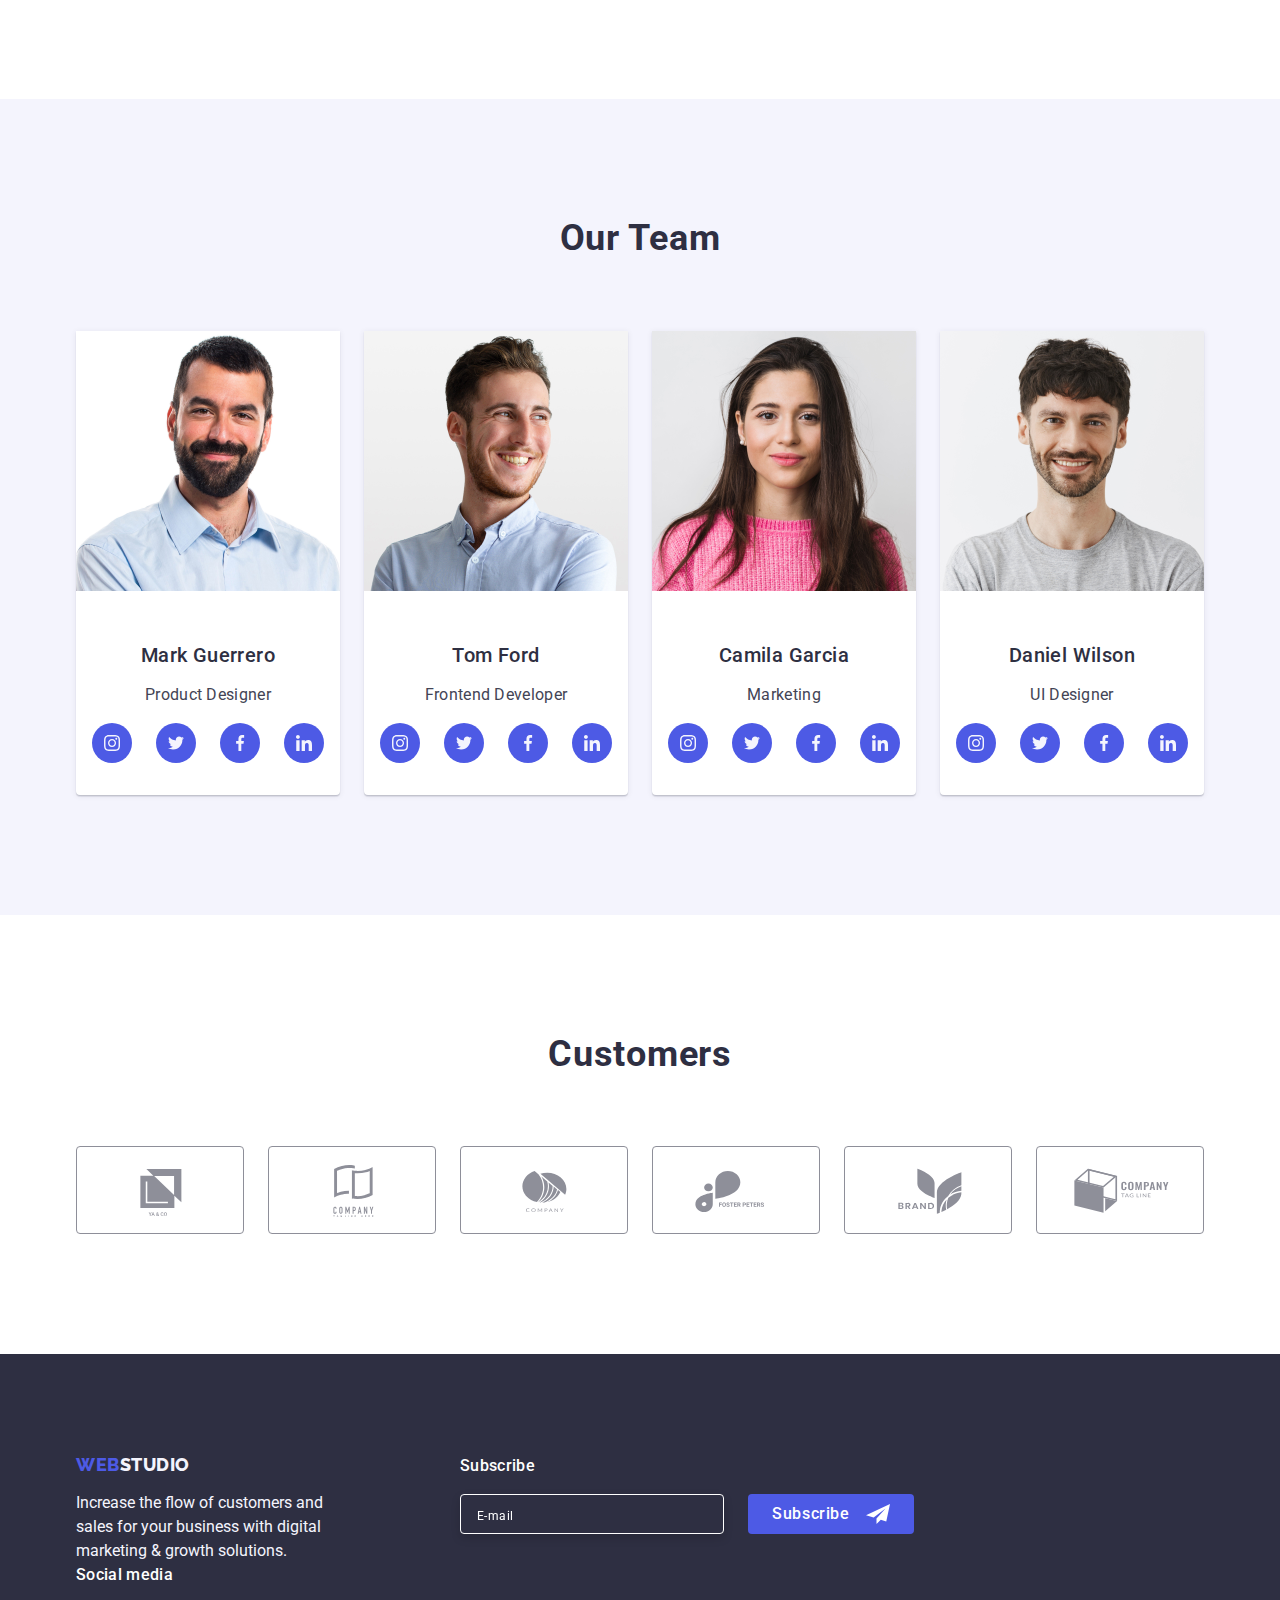
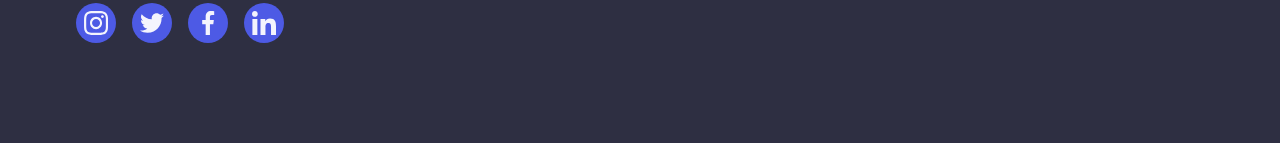
==== commit d19c5da5: "b" ====
--- a/index.html
+++ b/index.html
@@ -393,7 +393,7 @@
     </main>
     <!-- footer -->
     <footer class="footer">
-      <div class="footer-div container-team container">
+      <div class="footer-div container">
         <div class="footer-info-icon">
           <div class="footer-div-info">
             <a class="footer-link link" href="./index.html">
@@ -541,6 +541,24 @@
         </form>
       </div>
     </div>
+    <!-- modal mobile -->
+    <div>
+      <div class="menu-container js-menu-container" id="mobile-menu">
+        <button class="menu-toggle js-close-menu">
+          <svg class="modal-open-momile-menu" width="20" height="16">
+            <use href="./images/icons.svg#icon-charm_menu-hamburger"></use>
+          </svg>
+        </button>
+
+        <ul class="mobile-menu">
+          <li><a href="" class="link">About</a></li>
+          <li><a href="" class="link">Products</a></li>
+          <li><a href="" class="link">Contacts</a></li>
+          <li><a href="" class="link">Career</a></li>
+        </ul>
+      </div>
+    </div>
+    <script src="./js/mobile-menu.js"></script>
     <script src="./js/model.js"></script>
   </body>
 </html>
--- a/css/styles.css
+++ b/css/styles.css
@@ -9,6 +9,7 @@
 }
 /* top line */
 .header {
+  position: relative;
   font-family: "Roboto", sans-serif;
   color: #434455;
   background-color: #ffffff;
@@ -32,18 +33,18 @@
   }
 }
 .container {
-  width: 1158px;
+  max-width: 1158px;
   padding: 0 15px;
   margin: 0 auto;
 }
-@media only screen and (min-width: 320px) and (max-width: 428px) {
+@media only screen and (min-width: 428px) and (max-width: 767px) {
   .container {
-    width: 428px;
-  }
-}
-@media only screen and (min-width: 429px) and (max-width: 768px) {
+    max-width: 396px;
+  }
+}
+@media only screen and (min-width: 768px) and (max-width: 1157) {
   .container {
-    width: 768px;
+    max-width: 736px;
   }
 }
 .container-team {
@@ -51,12 +52,12 @@
   padding: 0 15px;
   margin: 0 auto;
 }
-@media only screen and (min-width: 320px) and (max-width: 428px) {
+@media only screen and (min-width: 428px) and (max-width: 767px) {
   .container-team {
     width: 264px;
   }
 }
-@media only screen and (min-width: 429px) and (max-width: 768px) {
+@media only screen and (min-width: 768px) and (max-width: 1157px) {
   .container-team {
     width: 552px;
   }
@@ -750,6 +751,7 @@
   .footer-div {
     flex-wrap: wrap;
     row-gap: 72px;
+    justify-content: center;
   }
 }
 
@@ -759,6 +761,7 @@
 @media only screen and (min-width: 320px) and (max-width: 428px) {
   .footer-div-info {
     margin: 0 auto;
+    margin-bottom: 72px;
   }
 }
 @media only screen and (min-width: 429px) and (max-width: 768px) {
@@ -1294,3 +1297,71 @@
   padding: 16px 32px;
 }
 /* mobile modal */
+.modal-open-momile-menu {
+  content: "";
+  fill: #31d0aa;
+}
+.menu-toggle {
+  min-height: 40px;
+  min-width: 40px;
+  display: flex;
+  align-items: center;
+  justify-content: center;
+
+  margin: 0;
+  padding: 0;
+  background-color: transparent;
+  cursor: pointer;
+  border: none;
+  border-radius: 50%;
+  outline: none;
+}
+
+@media (min-width: 768px) {
+  .menu-toggle {
+    display: none;
+  }
+}
+
+.menu-toggle:hover,
+.menu-toggle:focus {
+  background-color: rgba(0, 0, 0, 0.1);
+}
+
+.menu-container {
+  position: fixed;
+  top: 0;
+  left: 0;
+  width: 100vw;
+  height: 100vh;
+  padding: 32px;
+  background-color: #3f51b5;
+  z-index: 999;
+
+  transform: translateX(100%);
+  transition: transform 250ms ease-in-out;
+}
+
+.menu-container.is-open {
+  transform: translateX(0);
+}
+
+.menu-container .menu-toggle {
+  position: absolute;
+  top: 16px;
+  right: 16px;
+  color: #fff;
+}
+
+.mobile-menu {
+  padding: 0;
+  margin: 0;
+  list-style: none;
+}
+
+.mobile-menu .link {
+  display: block;
+  padding: 10px;
+  color: #fff;
+  text-decoration: none;
+}
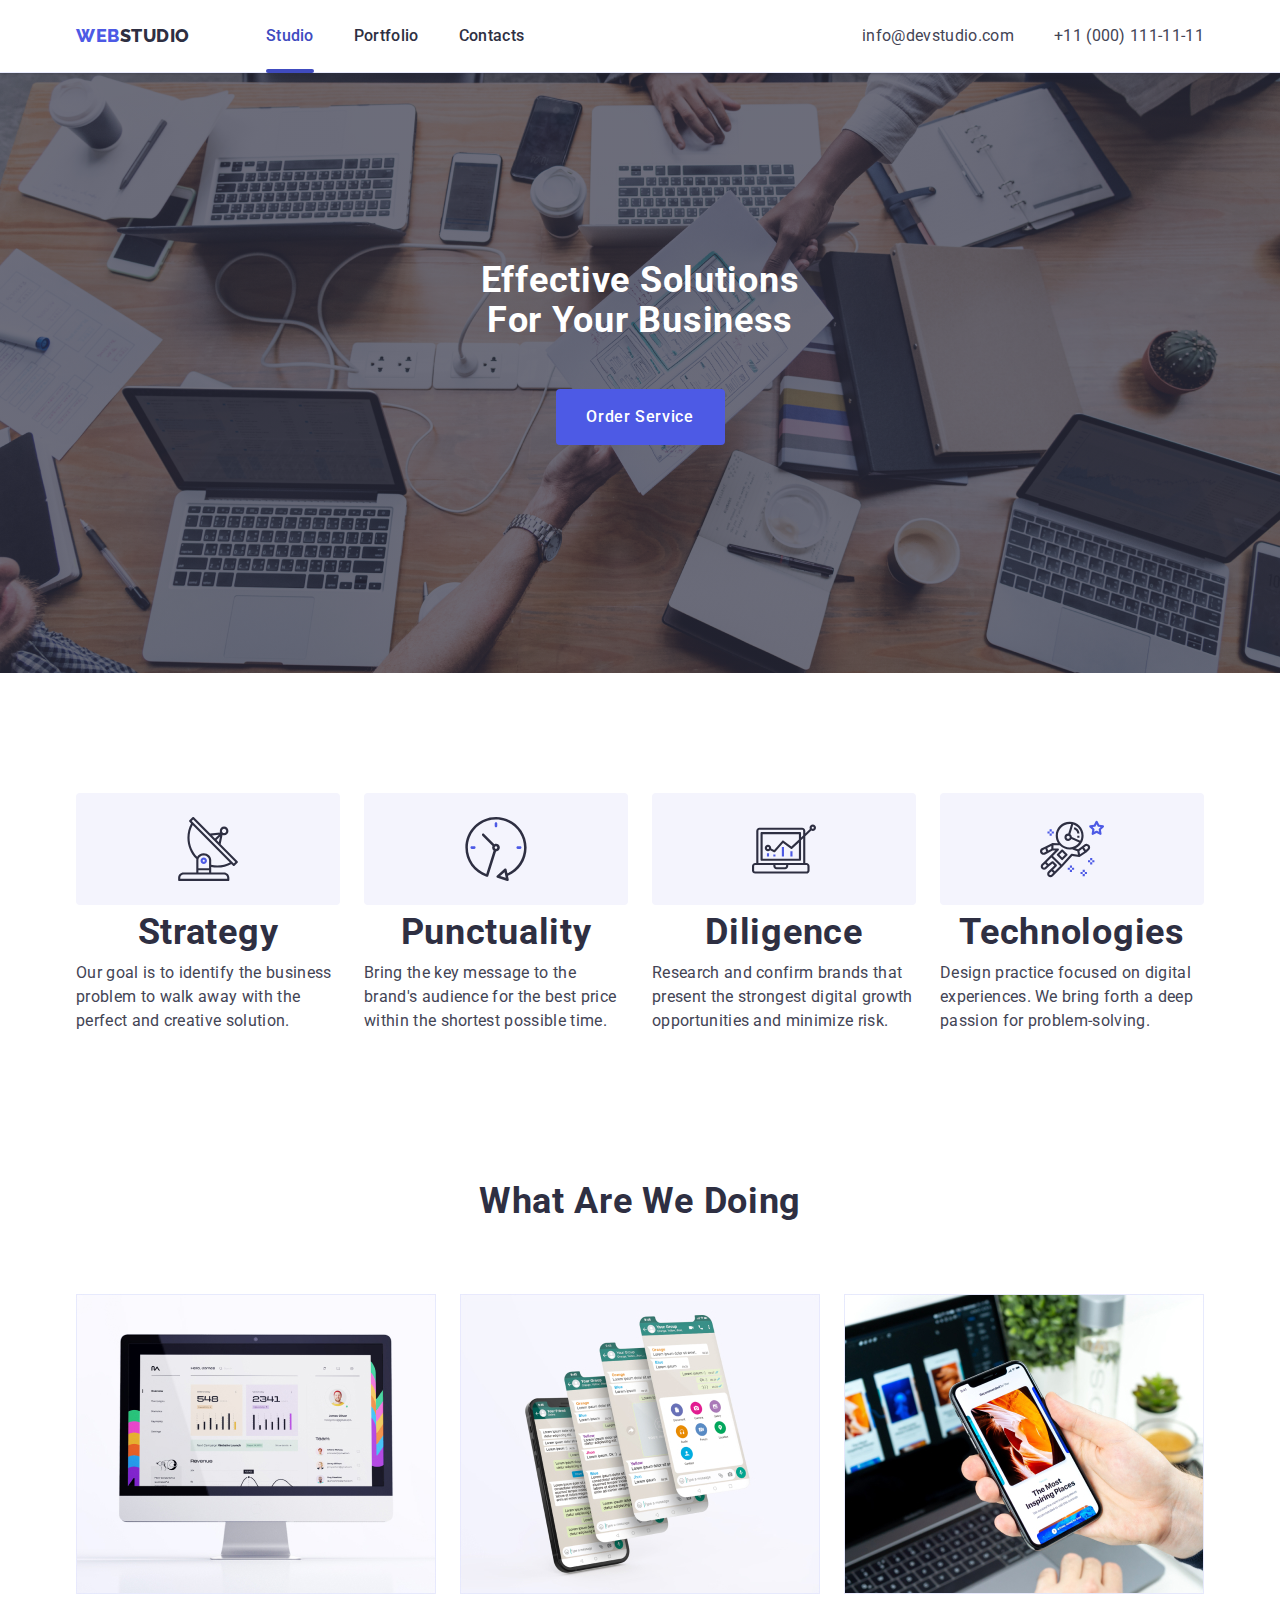
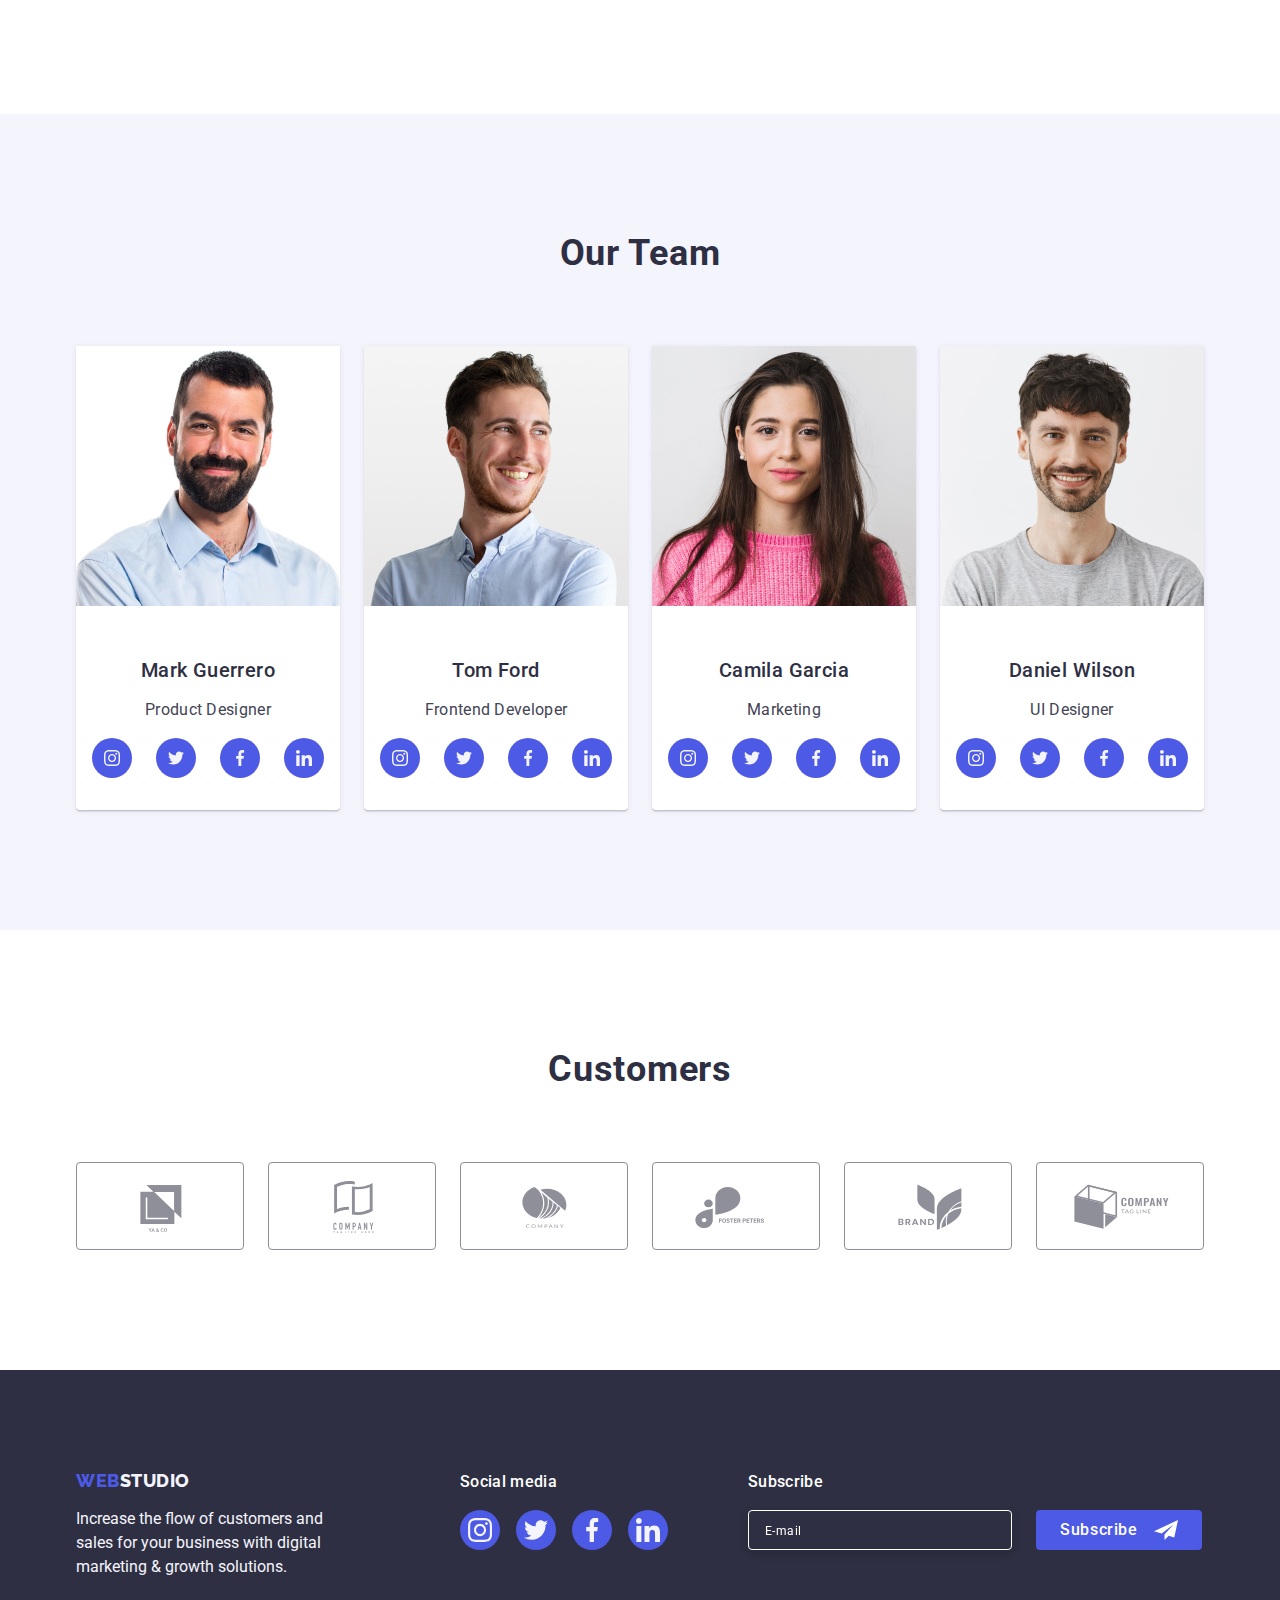
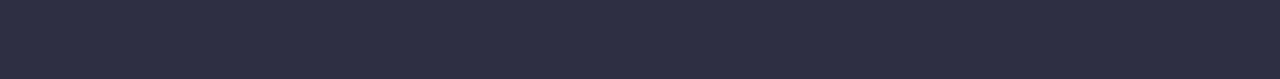
==== commit abdd788a: "c" ====
--- a/index.html
+++ b/index.html
@@ -61,6 +61,19 @@
             </li>
           </ul>
         </address>
+        <button
+          class="menu-toggle js-open-menu"
+          aria-expanded="false"
+          aria-controls="mobile-menu"
+        >
+          <svg class="mobile-svg-open" width="32" height="22">
+            <use
+              stroke="#2E2F42"
+              class="mobile-svg-open"
+              href="./images/icons.svg#icon-Vector-3"
+            ></use>
+          </svg>
+        </button>
       </div>
     </header>
     <main>
@@ -138,7 +151,7 @@
             <li class="three-section-li">
               <img
                 class="three-section-img"
-                src="./images/main-page/Rectangle-71.jpg"
+                src="./images/main-page/two-section/Rectangle-1_@1x.jpg"
                 alt="photo upload error"
                 width="360"
               />
@@ -147,7 +160,7 @@
             <li class="three-section-li">
               <img
                 class="three-section-img"
-                src="./images/main-page/Rectangle-71-(1).jpg"
+                src="./images/main-page/two-section/Rectangle-2_@1x.jpg"
                 alt="photo upload error"
                 width="360"
               />
@@ -156,7 +169,7 @@
             <li class="three-section-li">
               <img
                 class="three-section-img"
-                src="./images/main-page/Rectangle-71-(2).jpg"
+                src="./images/main-page/two-section/Rectangle-3_@1x.jpg"
                 alt="photo upload error"
                 width="360"
               />
@@ -173,7 +186,7 @@
             <li class="section-list-item">
               <img
                 class="four-section-img"
-                src="./images/main-page/img.jpg"
+                src="./images/main-page/team/Mark-Guerrero_@1x.jpg"
                 alt="photo upload error"
               />
               <div class="section-list-div">
@@ -215,7 +228,7 @@
             <li class="section-list-item">
               <img
                 class="four-section-img"
-                src="./images/main-page/img-(1).jpg"
+                src="./images/main-page/team/Tom-Ford_@1x.jpg"
                 alt="photo upload error"
               />
               <div class="section-list-div">
@@ -257,7 +270,7 @@
             <li class="section-list-item">
               <img
                 class="four-section-img"
-                src="./images/main-page/img-(2).jpg"
+                src="./images/main-page/team/Camila-Garcia_@1x.jpg"
                 alt="photo upload error"
               />
               <div class="section-list-div">
@@ -299,7 +312,7 @@
             <li class="section-list-item">
               <img
                 class="four-section-img"
-                src="./images/main-page/img-(3).jpg"
+                src="./images/main-page/team/Daniel-Wilson_@1x.jpg"
                 alt="photo upload error"
               />
               <div class="section-list-div">
@@ -542,21 +555,63 @@
       </div>
     </div>
     <!-- modal mobile -->
-    <div>
-      <div class="menu-container js-menu-container" id="mobile-menu">
-        <button class="menu-toggle js-close-menu">
-          <svg class="modal-open-momile-menu" width="20" height="16">
-            <use href="./images/icons.svg#icon-charm_menu-hamburger"></use>
-          </svg>
-        </button>
-
-        <ul class="mobile-menu">
-          <li><a href="" class="link">About</a></li>
-          <li><a href="" class="link">Products</a></li>
-          <li><a href="" class="link">Contacts</a></li>
-          <li><a href="" class="link">Career</a></li>
-        </ul>
-      </div>
+    <div class="menu-container js-menu-container" id="mobile-menu">
+      <button
+        type="button"
+        class="modile-btn-open menu-toggle js-close-menu backdrop-close-btn"
+      >
+        <svg width="8" height="8" class="mobile-svg-open backdrop-close-icon">
+          <use href="./images/icons.svg#icon-close-modwin"></use>
+        </svg>
+      </button>
+      <ul class="mobile-menu">
+        <li><a href="./index.html" class="mobile-link">Studio</a></li>
+        <li><a href="./portfolio.html" class="mobile-link">Portfolio</a></li>
+        <li><a href="" class="mobile-link">Contacts</a></li>
+      </ul>
+      <ul class="mobile-list-address list">
+        <li>
+          <a class="mobile-tel link" href="tel:+110001111111"
+            >+11 (000) 111-11-11</a
+          >
+        </li>
+
+        <li>
+          <a class="mobile-mail link" href="mailto:info@devstudio.com"
+            >info@devstudio.com</a
+          >
+        </li>
+      </ul>
+      <ul class="footer-list mobile-list-icon list">
+        <li class="footre-li">
+          <a href="" class="footer-icon-link link">
+            <svg class="footer-svg" width="24" height="24">
+              <use href="./images/icons.svg#icon-instagram"></use>
+            </svg>
+          </a>
+        </li>
+        <li class="footre-li">
+          <a href="" class="footer-icon-link link">
+            <svg class="footer-svg" width="24" height="24">
+              <use href="./images/icons.svg#icon-twitter"></use>
+            </svg>
+          </a>
+        </li>
+        <li class="footre-li">
+          <a href="" class="footer-icon-link link">
+            <svg class="footer-svg" width="24" height="24">
+              <use href="./images/icons.svg#icon-facebook"></use>
+            </svg>
+          </a>
+        </li>
+        <li class="footre-li">
+          <a href="" class="footer-icon-link link">
+            <svg class="footer-svg" width="24" height="24">
+              <use href="./images/icons.svg#icon-linkedin"></use>
+            </svg>
+          </a>
+        </li>
+      </ul>
     </div>
     <script src="./js/mobile-menu.js"></script>
     <script src="./js/model.js"></script>
--- a/css/styles.css
+++ b/css/styles.css
@@ -27,7 +27,7 @@
   align-items: center;
   margin: 0 auto;
 }
-@media only screen and (min-width: 320px) and (max-width: 428px) {
+@media only screen and (min-width: 428px) {
   .div-header {
     min-height: 70px;
   }
@@ -39,35 +39,49 @@
 }
 @media only screen and (min-width: 428px) and (max-width: 767px) {
   .container {
-    max-width: 396px;
-  }
-}
-@media only screen and (min-width: 768px) and (max-width: 1157) {
+    max-width: 428px;
+  }
+}
+@media only screen and (min-width: 768px) and(max-width:1157) {
   .container {
-    max-width: 736px;
+    max-width: 768px;
+  }
+}
+@media only screen and (min-width: 1158px) {
+  .container {
+    max-width: 1158px;
   }
 }
 .container-team {
-  width: 1158px;
+  max-width: 1158px;
   padding: 0 15px;
   margin: 0 auto;
 }
 @media only screen and (min-width: 428px) and (max-width: 767px) {
   .container-team {
-    width: 264px;
+    max-width: 264px;
+    padding: 0;
   }
 }
 @media only screen and (min-width: 768px) and (max-width: 1157px) {
   .container-team {
-    width: 552px;
-  }
-}
-
+    max-width: 552px;
+  }
+}
+@media only screen and (min-width: 1158px) {
+  .container-team {
+    max-width: 1158px;
+  }
+}
 .navigation {
   display: flex;
   align-items: center;
 }
-
+@media only screen and (min-width: 428px) and (max-width: 1157px) {
+  .navigation {
+    margin-right: auto;
+  }
+}
 .nav-link {
   font-family: "Raleway", sans-serif;
   font-weight: 800;
@@ -81,7 +95,7 @@
   text-decoration: none;
   margin-right: 76px;
 }
-@media only screen and (min-width: 429px) and (max-width: 768px) {
+@media only screen and (min-width: 768px) and (max-width: 1157px) {
   .nav-link {
     margin-right: 120px;
   }
@@ -104,7 +118,7 @@
   margin-right: 40px;
   gap: 40px;
 }
-@media only screen and (min-width: 320px) and (max-width: 428px) {
+@media only screen and (min-width: 428px) and (max-width: 767px) {
   .nav-list {
     display: none;
   }
@@ -175,7 +189,7 @@
   letter-spacing: 0.02em;
   color: #434455;
 }
-@media only screen and (min-width: 320px) and (max-width: 428px) {
+@media only screen and (min-width: 428px) and (max-width: 767px) {
   .address {
     display: none;
   }
@@ -187,7 +201,7 @@
   row-gap: 0px;
   display: flex;
 }
-@media only screen and (min-width: 429px) and (max-width: 768px) {
+@media only screen and (min-width: 768px) and (max-width: 1157px) {
   .address-list {
     column-gap: 0px;
     row-gap: 12px;
@@ -217,7 +231,7 @@
   position: relative;
   transition: color 250ms cubic-bezier(0.4, 0, 0.2, 1);
 }
-@media only screen and (min-width: 429px) and (max-width: 768px) {
+@media only screen and (min-width: 768px) and (max-width: 1157px) {
   .address-list-link {
     padding-top: 0px;
     padding-bottom: 0px;
@@ -241,28 +255,47 @@
   font-weight: 700;
   padding-top: 188px;
   padding-bottom: 188px;
-  background-image: url(../images/main-page/group-people-working-website-template.jpg);
+  background-image: url(../images/main-page/bc-dark/people-office-desktop_@1x.jpg);
   background-image: linear-gradient(
       rgba(46, 47, 66, 0.7),
       rgba(46, 47, 66, 0.7)
     ),
-    url(../images/main-page/group-people-working-website-template.jpg);
+    url(../images/main-page/bc-dark/people-office-desktop_@1x.jpg);
   background-image: linear-gradient(
       rgba(46, 47, 66, 0.7),
       rgba(46, 47, 66, 0.7)
     ),
-    url(../images/main-page/group-people-working-website-template.jpg);
+    url(../images/main-page/bc-dark/people-office-desktop_@1x.jpg);
   max-width: 1440px;
   min-height: 600px;
   background-repeat: no-repeat;
   background-position: center;
   background-size: cover;
 }
-@media only screen and (min-width: 320px) and (max-width: 768px) {
+@media only screen and (min-width: 428px) and (max-width: 767px) {
+  .one-section {
+    background-image: url(../images/main-page/bc-dark/people-office-mobile_@1x.jpg);
+    background-image: linear-gradient(
+        rgba(46, 47, 66, 0.7),
+        rgba(46, 47, 66, 0.7)
+      ),
+      url(../images/main-page/bc-dark/people-office-mobile_@1x.jpg);
+    background-repeat: no-repeat;
+    background-position: center;
+    background-size: cover;
+  }
+}
+@media only screen and (min-width: 768px) and (max-width: 1157px) {
   .one-section {
     padding-top: 112px;
     padding-bottom: 112px;
     min-height: auto;
+    background-image: url(../images/main-page/bc-dark/people-office-tablet_@1x.jpg);
+    background-image: linear-gradient(
+        rgba(46, 47, 66, 0.7),
+        rgba(46, 47, 66, 0.7)
+      ),
+      url(../images/main-page/bc-dark/people-office-tablet_@1x.jpg);
   }
 }
 .one-section {
@@ -282,7 +315,7 @@
   max-width: 496px;
   margin-bottom: 48px;
 }
-@media only screen and (min-width: 320px) and (max-width: 428px) {
+@media only screen and (min-width: 428px) {
   .title {
     max-width: 320px;
     font-weight: 700;
@@ -332,7 +365,7 @@
 .two-section {
   padding: 120px 0 120px 0;
 }
-@media only screen and (min-width: 320px) and (max-width: 768px) {
+@media only screen and (min-width: 768px) and (max-width: 1157px) {
   .two-section {
     padding: 96px 0 96px 0;
   }
@@ -344,13 +377,13 @@
   row-gap: 0px;
   padding-left: 0;
 }
-@media only screen and (min-width: 320px) and (max-width: 428px) {
+@media only screen and (min-width: 428px) and (max-width: 767px) {
   .two-section-item {
     row-gap: 72px;
     column-gap: 0px;
   }
 }
-@media only screen and (min-width: 429px) and (max-width: 768px) {
+@media only screen and (min-width: 768px) and (max-width: 1157px) {
   .two-section-item {
     row-gap: 72px;
     column-gap: 24px;
@@ -359,12 +392,12 @@
 .two-section-li {
   width: calc((100% - 72px) / 4);
 }
-@media only screen and (min-width: 320px) and (max-width: 428px) {
+@media only screen and (min-width: 428px) and (max-width: 767px) {
   .two-section-li {
     width: calc((100% - 0px) / 1);
   }
 }
-@media only screen and (min-width: 429px) and (max-width: 768px) {
+@media only screen and (min-width: 768px) and (max-width: 1157px) {
   .two-section-li {
     width: calc((100% - 24px) / 2);
   }
@@ -380,7 +413,7 @@
   margin: 0;
   margin-bottom: 8px;
 }
-@media only screen and (min-width: 320px) and (max-width: 428px) {
+@media only screen and (min-width: 428px) {
   .two-section-caption {
     font-weight: 700;
     font-size: 36px;
@@ -389,7 +422,7 @@
     text-transform: capitalize;
   }
 }
-@media only screen and (min-width: 429px) and (max-width: 768px) {
+@media only screen and (min-width: 768px) and (max-width: 1157px) {
   .two-section-caption {
     font-weight: 700;
     font-size: 36px;
@@ -405,7 +438,7 @@
   color: #434455;
   margin: 0;
 }
-@media only screen and (min-width: 320px) and (max-width: 768px) {
+@media only screen and (min-width: 428px) and (max-width: 1157px) {
   .two-section-lead {
     font-weight: 500;
   }
@@ -416,7 +449,7 @@
   width: 64px;
   height: 64px;
 }
-@media only screen and (min-width: 320px) and (max-width: 428px) {
+@media only screen and (min-width: 428px) and (max-width: 1157px) {
   .two-section-svg {
     display: none;
   }
@@ -434,22 +467,18 @@
   margin-bottom: 8px;
   align-items: center;
 }
-@media only screen and (min-width: 320px) and (max-width: 428px) {
+@media only screen and (min-width: 428px) and (max-width: 1157px) {
   .div-scg {
     display: none;
   }
 }
-@media only screen and (min-width: 429px) and (max-width: 768px) {
-  .div-scg {
-    display: none;
-  }
-}
+
 /* three section */
 .three-section {
   padding-top: 0px;
   padding-bottom: 120px;
 }
-@media only screen and (min-width: 320px) and (max-width: 768px) {
+@media only screen and (min-width: 428px) and (max-width: 1157px) {
   .three-section {
     display: none;
   }
@@ -487,7 +516,7 @@
   padding-top: 120px;
   padding-bottom: 120px;
 }
-@media only screen and (min-width: 320px) and (max-width: 768px) {
+@media only screen and (min-width: 428px) and (max-width: 1157px) {
   .four-section {
     padding-top: 96px;
     padding-bottom: 96px;
@@ -504,13 +533,13 @@
   margin-right: 24px;
   padding-left: 0;
 }
-@media only screen and (min-width: 320px) and (max-width: 428px) {
+@media only screen and (min-width: 428px) and (max-width: 767px) {
   .four-section-list {
     column-gap: 0px;
     row-gap: 72px;
   }
 }
-@media only screen and (min-width: 429px) and (max-width: 768px) {
+@media only screen and (min-width: 429px) and (max-width: 1157px) {
   .four-section-list {
     column-gap: 24px;
     row-gap: 64px;
@@ -542,12 +571,12 @@
   box-shadow: 0px 1px 6px rgba(46, 47, 66, 0.08),
     0px 1px 1px rgba(46, 47, 66, 0.16), 0px 2px 1px rgba(46, 47, 66, 0.08);
 }
-@media only screen and (min-width: 320px) and (max-width: 428px) {
+@media only screen and (min-width: 428px) and (max-width: 767px) {
   .section-list-item {
     width: calc((100% - 0px) / 1);
   }
 }
-@media only screen and (min-width: 429px) and (max-width: 768px) {
+@media only screen and (min-width: 768px) and (max-width: 1157px) {
   .section-list-item {
     width: calc((100% - 24px) / 2);
   }
@@ -617,7 +646,7 @@
   padding-bottom: 120px;
   padding-top: 120px;
 }
-@media only screen and (min-width: 320px) and (max-width: 768px) {
+@media only screen and (min-width: 428px) and (max-width: 1157px) {
   .section-five {
     padding-bottom: 96px;
     padding-top: 96px;
@@ -641,13 +670,13 @@
   column-gap: 24px;
   row-gap: 0px;
 }
-@media only screen and (min-width: 320px) and (max-width: 428px) {
+@media only screen and (min-width: 428px) and (max-width: 767px) {
   .five-section-list {
     column-gap: 16px;
     row-gap: 72px;
   }
 }
-@media only screen and (min-width: 429px) and (max-width: 768px) {
+@media only screen and (min-width: 429px) and (max-width: 1157px) {
   .five-section-list {
     column-gap: 24px;
     row-gap: 72px;
@@ -683,12 +712,12 @@
 .five-list-item {
   width: calc((100% - 120px) / 6);
 }
-@media only screen and (min-width: 320px) and (max-width: 428px) {
+@media only screen and (min-width: 428px) and (max-width: 767px) {
   .five-list-item {
     width: calc((100% - 24px) / 2);
   }
 }
-@media only screen and (min-width: 429px) and (max-width: 768px) {
+@media only screen and (min-width: 768px) and (max-width: 1157px) {
   .five-list-item {
     width: calc((100% - 48px) / 3);
   }
@@ -705,7 +734,7 @@
   padding-top: 100px;
   padding-bottom: 100px;
 }
-@media only screen and (min-width: 320px) and (max-width: 768px) {
+@media only screen and (min-width: 428px) and (max-width: 1157px) {
   .footer {
     padding-top: 96px;
     padding-bottom: 96px;
@@ -726,7 +755,7 @@
   display: inline-block;
   margin-bottom: 16px;
 }
-@media only screen and (min-width: 320px) and (max-width: 428px) {
+@media only screen and (min-width: 428px) and (max-width: 767px) {
   .footer-link {
     display: flex;
     justify-content: center;
@@ -747,24 +776,30 @@
   display: flex;
   align-items: baseline;
 }
-@media only screen and (min-width: 320px) and (max-width: 768px) {
+@media only screen and (min-width: 768px) and (max-width: 1157px) {
   .footer-div {
     flex-wrap: wrap;
     row-gap: 72px;
-    justify-content: center;
+    margin-left: 108px;
+  }
+}
+@media only screen and (min-width: 428px) and (max-width: 767px) {
+  .footer-div {
+    flex-wrap: wrap;
+    row-gap: 72px;
   }
 }
 
 .footer-div-info {
   margin-right: 120px;
 }
-@media only screen and (min-width: 320px) and (max-width: 428px) {
+@media only screen and (min-width: 428px) and (max-width: 767px) {
   .footer-div-info {
     margin: 0 auto;
     margin-bottom: 72px;
   }
 }
-@media only screen and (min-width: 429px) and (max-width: 768px) {
+@media only screen and (min-width: 768px) and (max-width: 1157px) {
   .footer-div-info {
     margin-right: 24px;
   }
@@ -774,7 +809,7 @@
 .footer-div-icon {
   margin-right: auto;
 }
-@media only screen and (min-width: 320px) and (max-width: 428px) {
+@media only screen and (min-width: 428px) and (max-width: 767px) {
   .footer-div-icon {
     margin: 0 auto;
   }
@@ -793,7 +828,7 @@
   color: #ffffff;
   margin-bottom: 16px;
 }
-@media only screen and (min-width: 320px) and (max-width: 428px) {
+@media only screen and (min-width: 428px) and (max-width: 767px) {
   .footer-p-icon {
     display: flex;
     justify-content: center;
@@ -802,6 +837,11 @@
 .footer-list {
   display: flex;
   gap: 16px;
+}
+@media only screen and (min-width: 428px) and (max-width: 767px) {
+  .footer-list {
+    justify-content: center;
+  }
 }
 .footer-svg {
   fill: #f4f4fd;
@@ -822,7 +862,18 @@
 .footer-icon-link:focus {
   background-color: #31d0aa;
 }
-@media only screen and (min-width: 429px) and (max-width: 768px) {
+.footer-info-icon {
+  display: flex;
+  margin-right: 80px;
+}
+@media only screen and (min-width: 428px) and (max-width: 767px) {
+  .footer-info-icon {
+    display: block;
+    margin-right: 0px;
+    margin-left: 80px;
+  }
+}
+@media only screen and (min-width: 767px) and (max-width: 1157px) {
   .footer-info-icon {
     display: flex;
   }
@@ -838,7 +889,7 @@
   color: #ffffff;
   margin-bottom: 16px;
 }
-@media only screen and (min-width: 320px) and (max-width: 428px) {
+@media only screen and (min-width: 428px) and (max-width: 767px) {
   .Subscribe {
     display: flex;
     justify-content: center;
@@ -853,7 +904,7 @@
   align-items: center;
   letter-spacing: 0.04em;
 }
-@media only screen and (min-width: 320px) and (max-width: 428px) {
+@media only screen and (min-width: 428px) and (max-width: 1157px) {
   .div-input input::placeholder {
     line-height: 2;
   }
@@ -863,7 +914,7 @@
   column-gap: 24px;
   row-gap: 0px;
 }
-@media only screen and (min-width: 320px) and (max-width: 428px) {
+@media only screen and (min-width: 428px) and (max-width: 767px) {
   .div-form {
     justify-content: center;
     flex-wrap: wrap;
@@ -883,7 +934,7 @@
   filter: drop-shadow(0px 4px 4px rgba(0, 0, 0, 0.15));
   border-radius: 4px;
 }
-@media only screen and (min-width: 320px) and (max-width: 428px) {
+@media only screen and (min-width: 428px) and (max-width: 767px) {
   .input-field {
     width: 398px;
   }
@@ -912,7 +963,7 @@
   padding-top: 96px;
   padding-bottom: 120px;
 }
-@media only screen and (min-width: 320px) and (max-width: 768px) {
+@media only screen and (min-width: 428px) and (max-width: 767px) {
   .portfolio-section {
     padding-bottom: 48px;
     padding-top: 48px;
@@ -925,7 +976,7 @@
   margin-bottom: 72px;
   justify-content: center;
 }
-@media only screen and (min-width: 320px) and (max-width: 428px) {
+@media only screen and (min-width: 428px) and (max-width: 767px) {
   .section-list-button {
     row-gap: 24px;
     flex-wrap: wrap;
@@ -933,7 +984,7 @@
     margin-bottom: 48px;
   }
 }
-@media only screen and (min-width: minwidthpx) {
+@media only screen and (min-width: 438px) and (max-width: 767px) {
   .button-list-li {
     width: calc((100% - 48px) / 3);
     margin-right: auto;
@@ -1006,7 +1057,7 @@
   row-gap: 0px;
   padding: 0;
 }
-@media only screen and (min-width: 320px) and (max-width: 428px) {
+@media only screen and (min-width: 428px) and (max-width: 767px) {
   .section-list-img {
     column-gap: 0px;
     row-gap: 48px;
@@ -1015,12 +1066,12 @@
 .portfolio-section-img {
   width: calc((100% - 48px) / 3);
 }
-@media only screen and (min-width: 320px) and (max-width: 428px) {
+@media only screen and (min-width: 428px) and (max-width: 767px) {
   .portfolio-section-img {
     width: calc((100% - 0px) / 1);
   }
 }
-@media only screen and (min-width: 429px) and (max-width: 768px) {
+@media only screen and (min-width: 768px) and (max-width: 1157px) {
   .portfolio-section-img {
     width: calc((100% - 24px) / 2);
   }
@@ -1297,32 +1348,29 @@
   padding: 16px 32px;
 }
 /* mobile modal */
-.modal-open-momile-menu {
-  content: "";
-  fill: #31d0aa;
-}
+.mobile-svg-open {
+  fill: #2e2f42;
+}
+
 .menu-toggle {
-  min-height: 40px;
-  min-width: 40px;
+  min-height: 24px;
+  min-width: 24px;
   display: flex;
   align-items: center;
   justify-content: center;
-
+  border: 1px solid #2e2f42;
   margin: 0;
   padding: 0;
-  background-color: transparent;
+  background-color: #e7e9fc;
   cursor: pointer;
-  border: none;
   border-radius: 50%;
   outline: none;
 }
-
 @media (min-width: 768px) {
   .menu-toggle {
     display: none;
   }
 }
-
 .menu-toggle:hover,
 .menu-toggle:focus {
   background-color: rgba(0, 0, 0, 0.1);
@@ -1335,7 +1383,7 @@
   width: 100vw;
   height: 100vh;
   padding: 32px;
-  background-color: #3f51b5;
+  background-color: #fff;
   z-index: 999;
 
   transform: translateX(100%);
@@ -1350,18 +1398,71 @@
   position: absolute;
   top: 16px;
   right: 16px;
-  color: #fff;
+  color: #2e2f42;
 }
 
 .mobile-menu {
   padding: 0;
   margin: 0;
   list-style: none;
-}
-
-.mobile-menu .link {
+  margin-bottom: 284px;
+  display: flex;
+  flex-wrap: wrap;
+  row-gap: 40px;
+  flex-direction: column;
+  margin-top: 40px;
+}
+
+.mobile-menu .mobile-link {
   display: block;
-  padding: 10px;
-  color: #fff;
+  color: #2e2f42;
   text-decoration: none;
 }
+.mobile-link {
+  padding: 0;
+  color: #2e2f42;
+  font-weight: 700;
+  font-size: 36px;
+  line-height: 1.1;
+  letter-spacing: 0.02em;
+  text-transform: capitalize;
+  transition: color 250ms cubic-bezier(0.4, 0, 0.2, 1);
+}
+.mobile-link:hover {
+  color: #404bbf;
+}
+.mobile-link:focus {
+  color: #404bbf;
+}
+.mobile-list-address {
+  display: flex;
+  flex-wrap: wrap;
+  row-gap: 40px;
+  margin-bottom: 48px;
+}
+.mobile-tel {
+  font-weight: 700;
+  font-size: 36px;
+  line-height: 40px;
+  color: #434455;
+}
+.mobile-tel:focus,
+.mobile-tel:hover {
+  color: #404bbf;
+}
+.mobile-mail {
+  font-weight: 500;
+  font-size: 20px;
+  line-height: 24px;
+  letter-spacing: 0.02em;
+  color: #434455;
+}
+.mobile-mail:focus,
+.mobile-mail:hover {
+  color: #404bbf;
+}
+
+.mobile-list-icon {
+  display: flex;
+  column-gap: 56px;
+}
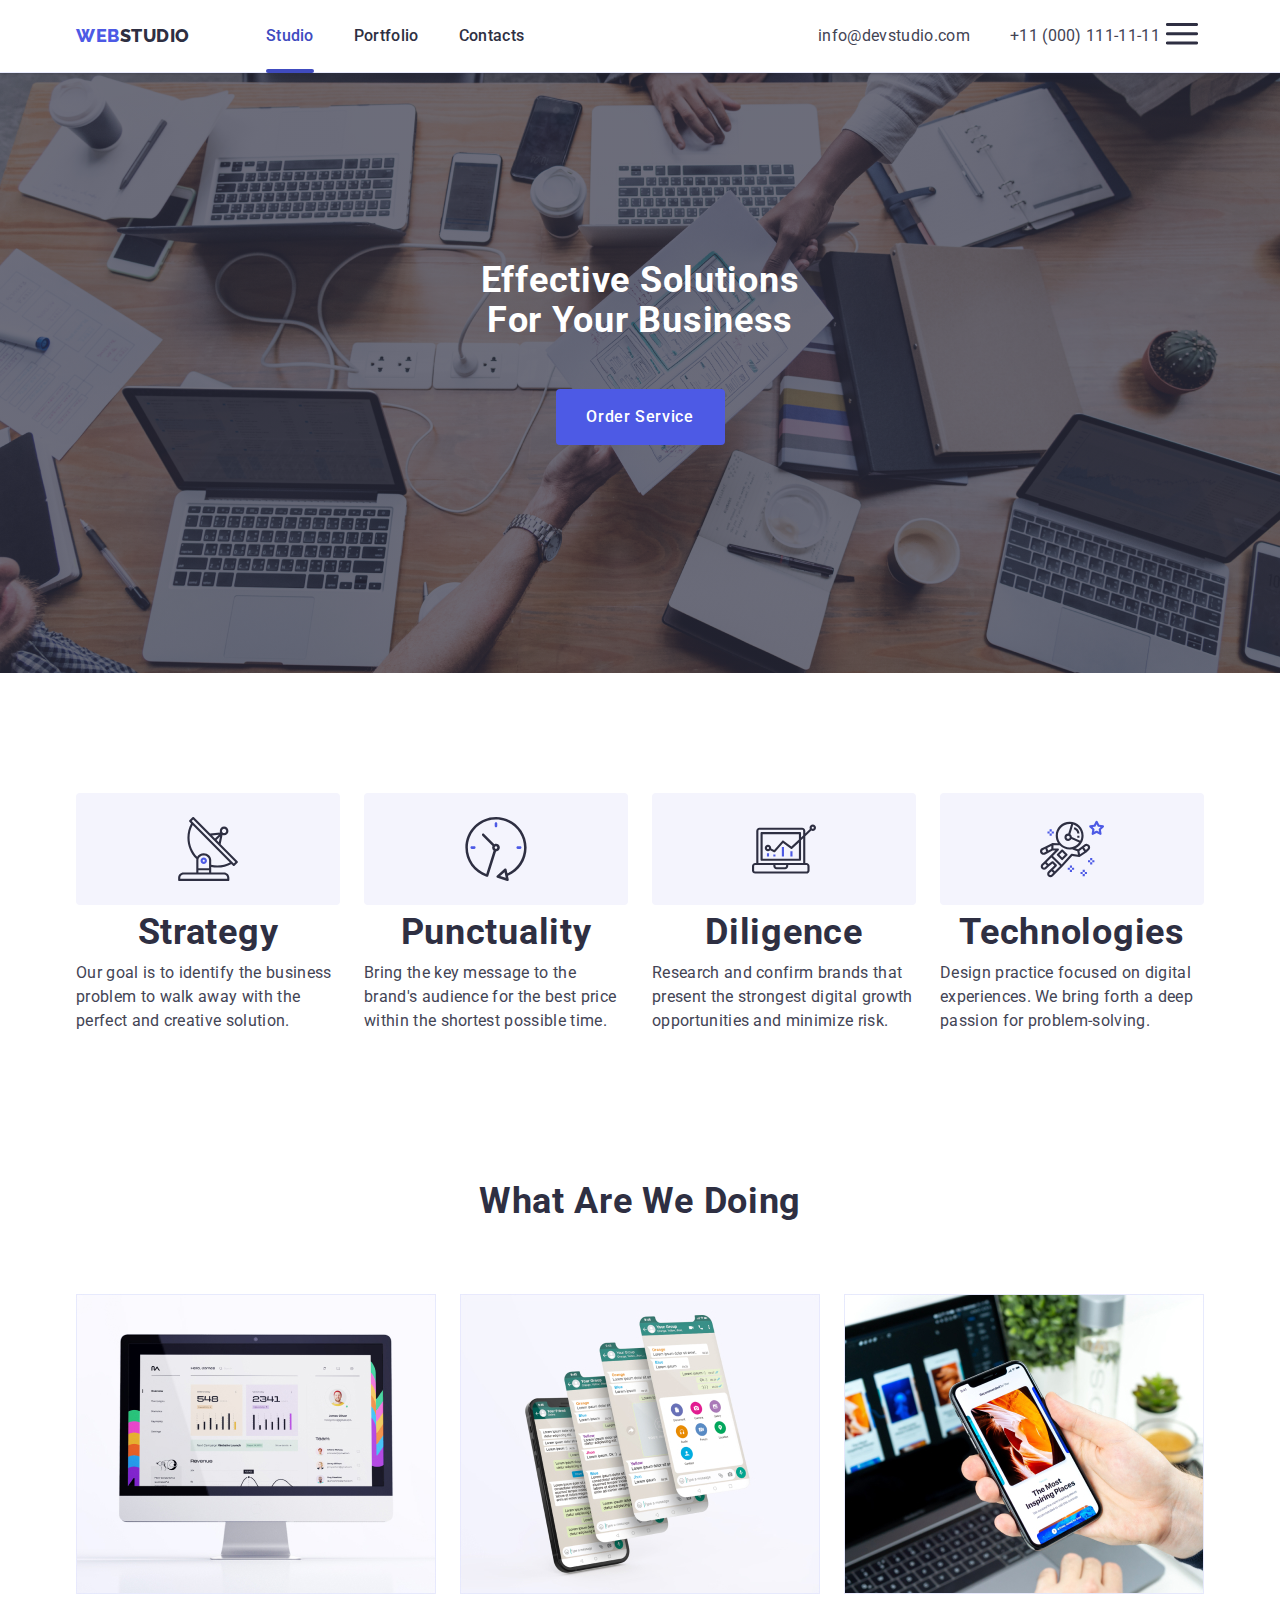
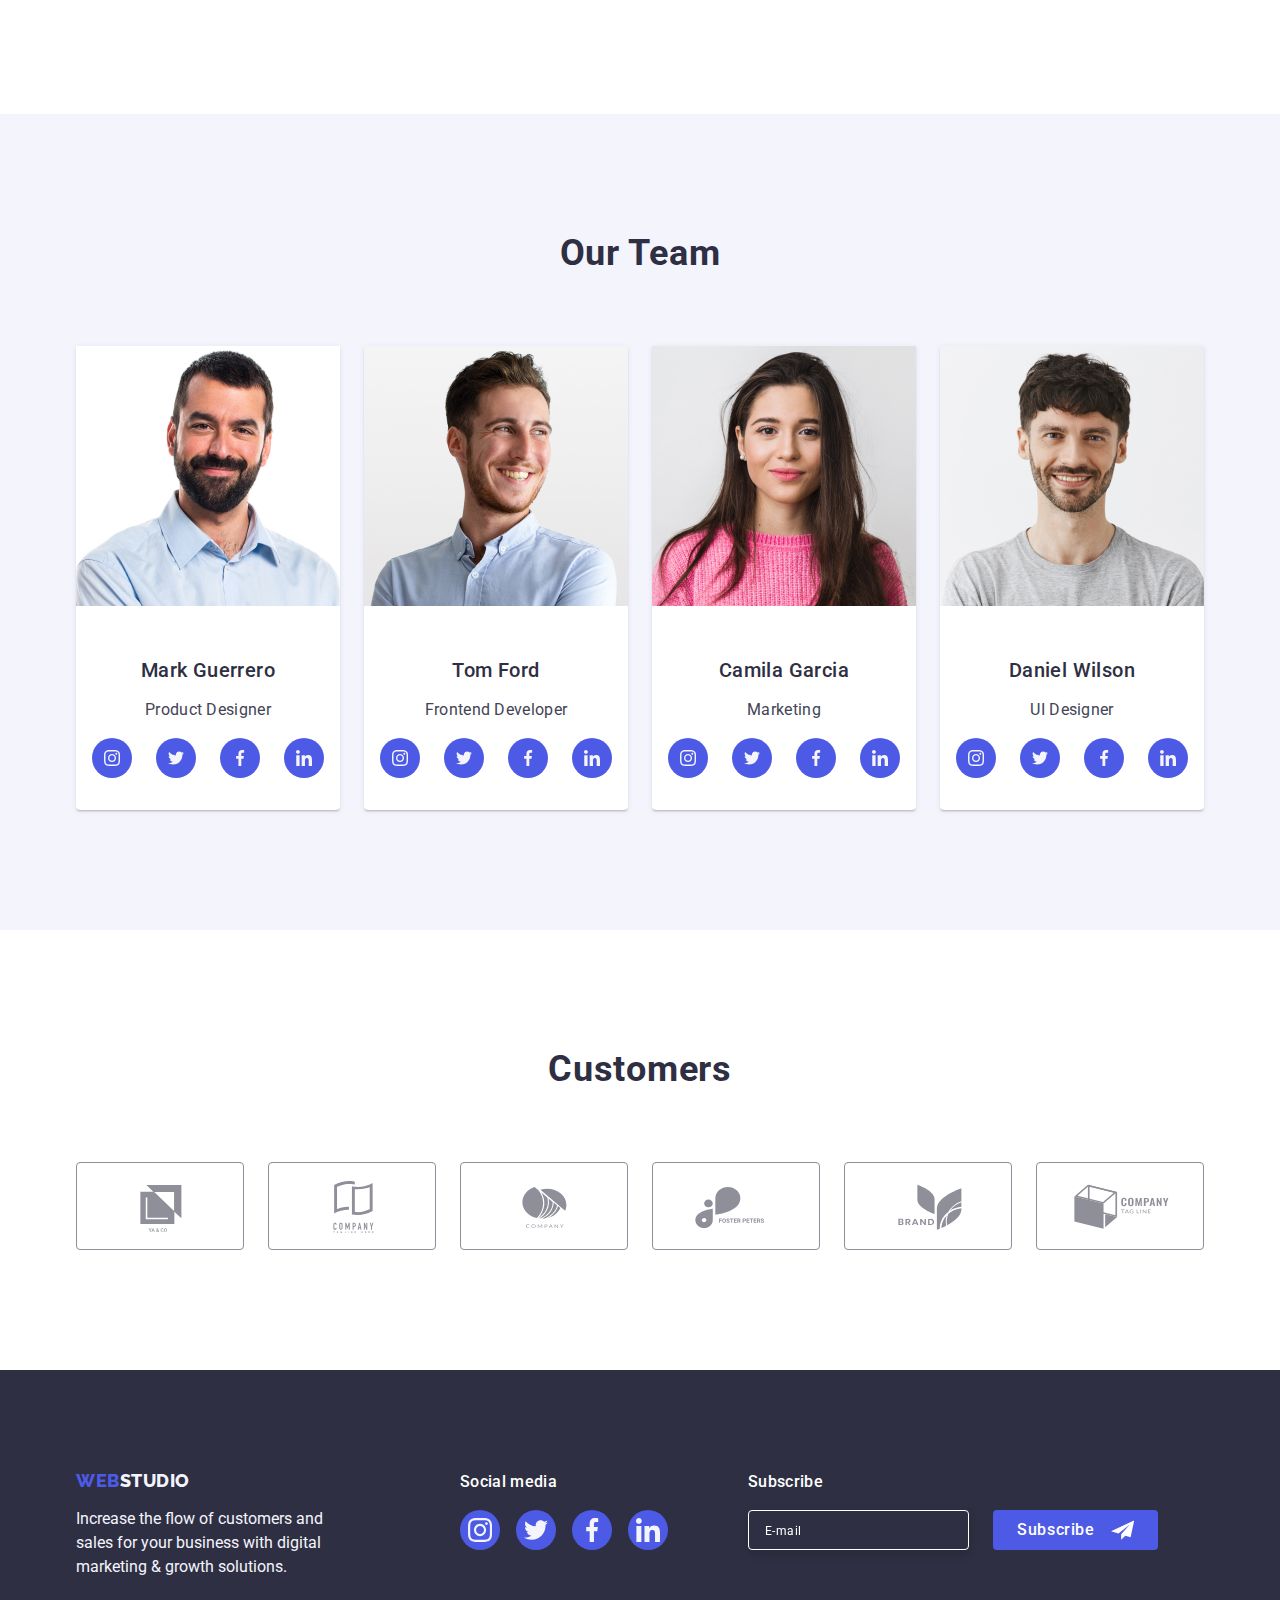
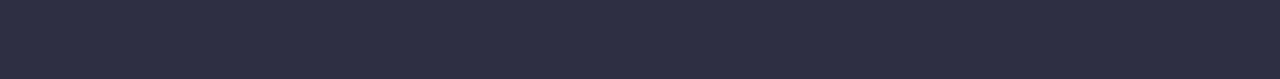
==== commit 482768c6: "d" ====
--- a/index.html
+++ b/index.html
@@ -62,7 +62,7 @@
           </ul>
         </address>
         <button
-          class="menu-toggle js-open-menu"
+          class="butto-open-mobile js-open-menu"
           aria-expanded="false"
           aria-controls="mobile-menu"
         >
@@ -151,27 +151,42 @@
             <li class="three-section-li">
               <img
                 class="three-section-img"
+                srcset="
+                  ./images/main-page/two-section/Rectangle-1_@1x.jpg,
+                  ./images/main-page/two-section/Rectangle-1_@2x.jpg
+                "
                 src="./images/main-page/two-section/Rectangle-1_@1x.jpg"
                 alt="photo upload error"
                 width="360"
+                loading="lazy"
               />
             </li>
 
             <li class="three-section-li">
               <img
                 class="three-section-img"
+                srcset="
+                  ./images/main-page/two-section/Rectangle-2_@1x.jpg,
+                  ./images/main-page/two-section/Rectangle-2_@2x.jpg
+                "
                 src="./images/main-page/two-section/Rectangle-2_@1x.jpg"
                 alt="photo upload error"
                 width="360"
+                loading="lazy"
               />
             </li>
 
             <li class="three-section-li">
               <img
                 class="three-section-img"
+                srcset="
+                  ./images/main-page/two-section/Rectangle-3_@1x.jpg,
+                  ./images/main-page/two-section/Rectangle-3_@2x.jpg
+                "
                 src="./images/main-page/two-section/Rectangle-3_@1x.jpg"
                 alt="photo upload error"
                 width="360"
+                loading="lazy"
               />
             </li>
           </ul>
@@ -186,8 +201,13 @@
             <li class="section-list-item">
               <img
                 class="four-section-img"
+                srcset="
+                  ./images/main-page/team/Mark-Guerrero_@1x.jpg,
+                  ./images/main-page/team/Mark-Guerrero_@2x.jpg
+                "
                 src="./images/main-page/team/Mark-Guerrero_@1x.jpg"
                 alt="photo upload error"
+                loading="lazy"
               />
               <div class="section-list-div">
                 <h3 class="four-section-caption">Mark Guerrero</h3>
@@ -228,8 +248,13 @@
             <li class="section-list-item">
               <img
                 class="four-section-img"
+                srcset="
+                  ./images/main-page/team/Tom-Ford_@1x.jpg,
+                  ./images/main-page/team/Tom-Ford_@2x.jpg
+                "
                 src="./images/main-page/team/Tom-Ford_@1x.jpg"
                 alt="photo upload error"
+                loading="lazy"
               />
               <div class="section-list-div">
                 <h3 class="four-section-caption">Tom Ford</h3>
@@ -270,8 +295,13 @@
             <li class="section-list-item">
               <img
                 class="four-section-img"
+                srcset="
+                  ./images/main-page/team/Camila-Garcia_@1x.jpg,
+                  ./images/main-page/team/Camila-Garcia_@2x.jpg
+                "
                 src="./images/main-page/team/Camila-Garcia_@1x.jpg"
                 alt="photo upload error"
+                loading="lazy"
               />
               <div class="section-list-div">
                 <h3 class="four-section-caption">Camila Garcia</h3>
@@ -312,8 +342,13 @@
             <li class="section-list-item">
               <img
                 class="four-section-img"
+                srcset="
+                  ./images/main-page/team/Daniel-Wilson_@1x.jpg,
+                  ./images/main-page/team/Daniel-Wilson_@2x.jpg
+                "
                 src="./images/main-page/team/Daniel-Wilson_@1x.jpg"
                 alt="photo upload error"
+                loading="lazy"
               />
               <div class="section-list-div">
                 <h3 class="four-section-caption">Daniel Wilson</h3>
@@ -355,7 +390,7 @@
       </section>
       <!-- five section -->
       <section class="section-five">
-        <div class="container-team container">
+        <div class="container">
           <h2 class="section-five-title">Customers</h2>
           <ul class="five-section-list list">
             <li class="five-list-item">
--- a/css/styles.css
+++ b/css/styles.css
@@ -27,7 +27,7 @@
   align-items: center;
   margin: 0 auto;
 }
-@media only screen and (min-width: 428px) {
+@media only screen and (min-width: 320px) {
   .div-header {
     min-height: 70px;
   }
@@ -37,7 +37,7 @@
   padding: 0 15px;
   margin: 0 auto;
 }
-@media only screen and (min-width: 428px) and (max-width: 767px) {
+@media only screen and (min-width: 320px) and (max-width: 767px) {
   .container {
     max-width: 428px;
   }
@@ -57,7 +57,7 @@
   padding: 0 15px;
   margin: 0 auto;
 }
-@media only screen and (min-width: 428px) and (max-width: 767px) {
+@media only screen and (min-width: 320px) and (max-width: 767px) {
   .container-team {
     max-width: 264px;
     padding: 0;
@@ -77,7 +77,7 @@
   display: flex;
   align-items: center;
 }
-@media only screen and (min-width: 428px) and (max-width: 1157px) {
+@media only screen and (min-width: 320px) and (max-width: 1157px) {
   .navigation {
     margin-right: auto;
   }
@@ -118,7 +118,7 @@
   margin-right: 40px;
   gap: 40px;
 }
-@media only screen and (min-width: 428px) and (max-width: 767px) {
+@media only screen and (min-width: 320px) and (max-width: 767px) {
   .nav-list {
     display: none;
   }
@@ -189,7 +189,7 @@
   letter-spacing: 0.02em;
   color: #434455;
 }
-@media only screen and (min-width: 428px) and (max-width: 767px) {
+@media only screen and (min-width: 320px) and (max-width: 767px) {
   .address {
     display: none;
   }
@@ -272,7 +272,18 @@
   background-position: center;
   background-size: cover;
 }
-@media only screen and (min-width: 428px) and (max-width: 767px) {
+@media (min-device-pixel-ratio: 2),
+  (min-resolution: 192dpi),
+  (min-resolution: 2dppx) {
+  .one-section {
+    background-image: linear-gradient(
+        rgba(46, 47, 66, 0.7),
+        rgba(46, 47, 66, 0.7)
+      ),
+      url(../images/main-page/bc-dark/people-office-desktop_@2x.jpg);
+  }
+}
+@media only screen and (min-width: 320px) and (max-width: 767px) {
   .one-section {
     background-image: url(../images/main-page/bc-dark/people-office-mobile_@1x.jpg);
     background-image: linear-gradient(
@@ -285,6 +296,17 @@
     background-size: cover;
   }
 }
+@media (min-device-pixel-ratio: 2),
+  (min-resolution: 192dpi),
+  (min-resolution: 2dppx) {
+  .one-section {
+    background-image: linear-gradient(
+        rgba(46, 47, 66, 0.7),
+        rgba(46, 47, 66, 0.7)
+      ),
+      url(../images/main-page/bc-dark/people-office-mobile_@2x.jpg);
+  }
+}
 @media only screen and (min-width: 768px) and (max-width: 1157px) {
   .one-section {
     padding-top: 112px;
@@ -298,6 +320,17 @@
       url(../images/main-page/bc-dark/people-office-tablet_@1x.jpg);
   }
 }
+@media (min-device-pixel-ratio: 2),
+  (min-resolution: 192dpi),
+  (min-resolution: 2dppx) {
+  .one-section {
+    background-image: linear-gradient(
+        rgba(46, 47, 66, 0.7),
+        rgba(46, 47, 66, 0.7)
+      ),
+      url(../images/main-page/bc-dark/people-office-tablet_@2x.jpg);
+  }
+}
 .one-section {
   font-size: 56px;
   text-align: center;
@@ -315,7 +348,7 @@
   max-width: 496px;
   margin-bottom: 48px;
 }
-@media only screen and (min-width: 428px) {
+@media only screen and (min-width: 320px) {
   .title {
     max-width: 320px;
     font-weight: 700;
@@ -377,7 +410,7 @@
   row-gap: 0px;
   padding-left: 0;
 }
-@media only screen and (min-width: 428px) and (max-width: 767px) {
+@media only screen and (min-width: 320px) and (max-width: 767px) {
   .two-section-item {
     row-gap: 72px;
     column-gap: 0px;
@@ -392,7 +425,7 @@
 .two-section-li {
   width: calc((100% - 72px) / 4);
 }
-@media only screen and (min-width: 428px) and (max-width: 767px) {
+@media only screen and (min-width: 320px) and (max-width: 767px) {
   .two-section-li {
     width: calc((100% - 0px) / 1);
   }
@@ -413,7 +446,7 @@
   margin: 0;
   margin-bottom: 8px;
 }
-@media only screen and (min-width: 428px) {
+@media only screen and (min-width: 320px) {
   .two-section-caption {
     font-weight: 700;
     font-size: 36px;
@@ -438,7 +471,7 @@
   color: #434455;
   margin: 0;
 }
-@media only screen and (min-width: 428px) and (max-width: 1157px) {
+@media only screen and (min-width: 320px) and (max-width: 1157px) {
   .two-section-lead {
     font-weight: 500;
   }
@@ -449,7 +482,7 @@
   width: 64px;
   height: 64px;
 }
-@media only screen and (min-width: 428px) and (max-width: 1157px) {
+@media only screen and (min-width: 320px) and (max-width: 1157px) {
   .two-section-svg {
     display: none;
   }
@@ -467,7 +500,7 @@
   margin-bottom: 8px;
   align-items: center;
 }
-@media only screen and (min-width: 428px) and (max-width: 1157px) {
+@media only screen and (min-width: 320px) and (max-width: 1157px) {
   .div-scg {
     display: none;
   }
@@ -478,7 +511,7 @@
   padding-top: 0px;
   padding-bottom: 120px;
 }
-@media only screen and (min-width: 428px) and (max-width: 1157px) {
+@media only screen and (min-width: 320px) and (max-width: 1157px) {
   .three-section {
     display: none;
   }
@@ -516,7 +549,7 @@
   padding-top: 120px;
   padding-bottom: 120px;
 }
-@media only screen and (min-width: 428px) and (max-width: 1157px) {
+@media only screen and (min-width: 320px) and (max-width: 1157px) {
   .four-section {
     padding-top: 96px;
     padding-bottom: 96px;
@@ -533,13 +566,13 @@
   margin-right: 24px;
   padding-left: 0;
 }
-@media only screen and (min-width: 428px) and (max-width: 767px) {
+@media only screen and (min-width: 320px) and (max-width: 767px) {
   .four-section-list {
     column-gap: 0px;
     row-gap: 72px;
   }
 }
-@media only screen and (min-width: 429px) and (max-width: 1157px) {
+@media only screen and (min-width: 768px) and (max-width: 1157px) {
   .four-section-list {
     column-gap: 24px;
     row-gap: 64px;
@@ -571,7 +604,7 @@
   box-shadow: 0px 1px 6px rgba(46, 47, 66, 0.08),
     0px 1px 1px rgba(46, 47, 66, 0.16), 0px 2px 1px rgba(46, 47, 66, 0.08);
 }
-@media only screen and (min-width: 428px) and (max-width: 767px) {
+@media only screen and (min-width: 320px) and (max-width: 767px) {
   .section-list-item {
     width: calc((100% - 0px) / 1);
   }
@@ -646,7 +679,7 @@
   padding-bottom: 120px;
   padding-top: 120px;
 }
-@media only screen and (min-width: 428px) and (max-width: 1157px) {
+@media only screen and (min-width: 320px) and (max-width: 1157px) {
   .section-five {
     padding-bottom: 96px;
     padding-top: 96px;
@@ -670,13 +703,13 @@
   column-gap: 24px;
   row-gap: 0px;
 }
-@media only screen and (min-width: 428px) and (max-width: 767px) {
+@media only screen and (min-width: 320px) and (max-width: 767px) {
   .five-section-list {
     column-gap: 16px;
     row-gap: 72px;
   }
 }
-@media only screen and (min-width: 429px) and (max-width: 1157px) {
+@media only screen and (min-width: 768px) and (max-width: 1157px) {
   .five-section-list {
     column-gap: 24px;
     row-gap: 72px;
@@ -712,7 +745,7 @@
 .five-list-item {
   width: calc((100% - 120px) / 6);
 }
-@media only screen and (min-width: 428px) and (max-width: 767px) {
+@media only screen and (min-width: 320px) and (max-width: 767px) {
   .five-list-item {
     width: calc((100% - 24px) / 2);
   }
@@ -734,7 +767,7 @@
   padding-top: 100px;
   padding-bottom: 100px;
 }
-@media only screen and (min-width: 428px) and (max-width: 1157px) {
+@media only screen and (min-width: 320px) and (max-width: 1157px) {
   .footer {
     padding-top: 96px;
     padding-bottom: 96px;
@@ -755,7 +788,7 @@
   display: inline-block;
   margin-bottom: 16px;
 }
-@media only screen and (min-width: 428px) and (max-width: 767px) {
+@media only screen and (min-width: 320px) and (max-width: 767px) {
   .footer-link {
     display: flex;
     justify-content: center;
@@ -783,9 +816,10 @@
     margin-left: 108px;
   }
 }
-@media only screen and (min-width: 428px) and (max-width: 767px) {
+@media only screen and (min-width: 320px) and (max-width: 767px) {
   .footer-div {
     flex-wrap: wrap;
+    justify-content: center;
     row-gap: 72px;
   }
 }
@@ -793,7 +827,7 @@
 .footer-div-info {
   margin-right: 120px;
 }
-@media only screen and (min-width: 428px) and (max-width: 767px) {
+@media only screen and (min-width: 320px) and (max-width: 767px) {
   .footer-div-info {
     margin: 0 auto;
     margin-bottom: 72px;
@@ -809,7 +843,7 @@
 .footer-div-icon {
   margin-right: auto;
 }
-@media only screen and (min-width: 428px) and (max-width: 767px) {
+@media only screen and (min-width: 320px) and (max-width: 767px) {
   .footer-div-icon {
     margin: 0 auto;
   }
@@ -828,7 +862,7 @@
   color: #ffffff;
   margin-bottom: 16px;
 }
-@media only screen and (min-width: 428px) and (max-width: 767px) {
+@media only screen and (min-width: 320px) and (max-width: 767px) {
   .footer-p-icon {
     display: flex;
     justify-content: center;
@@ -838,7 +872,7 @@
   display: flex;
   gap: 16px;
 }
-@media only screen and (min-width: 428px) and (max-width: 767px) {
+@media only screen and (min-width: 320px) and (max-width: 767px) {
   .footer-list {
     justify-content: center;
   }
@@ -866,11 +900,10 @@
   display: flex;
   margin-right: 80px;
 }
-@media only screen and (min-width: 428px) and (max-width: 767px) {
+@media only screen and (min-width: 320px) and (max-width: 767px) {
   .footer-info-icon {
     display: block;
     margin-right: 0px;
-    margin-left: 80px;
   }
 }
 @media only screen and (min-width: 767px) and (max-width: 1157px) {
@@ -889,7 +922,7 @@
   color: #ffffff;
   margin-bottom: 16px;
 }
-@media only screen and (min-width: 428px) and (max-width: 767px) {
+@media only screen and (min-width: 320px) and (max-width: 767px) {
   .Subscribe {
     display: flex;
     justify-content: center;
@@ -904,7 +937,7 @@
   align-items: center;
   letter-spacing: 0.04em;
 }
-@media only screen and (min-width: 428px) and (max-width: 1157px) {
+@media only screen and (min-width: 320px) and (max-width: 1157px) {
   .div-input input::placeholder {
     line-height: 2;
   }
@@ -914,7 +947,7 @@
   column-gap: 24px;
   row-gap: 0px;
 }
-@media only screen and (min-width: 428px) and (max-width: 767px) {
+@media only screen and (min-width: 320px) and (max-width: 767px) {
   .div-form {
     justify-content: center;
     flex-wrap: wrap;
@@ -926,7 +959,7 @@
   outline: none;
   padding: 0;
   padding-left: 16px;
-  width: 264px;
+  width: 100%;
   height: 40px;
   color: #ffffff;
   background-color: #2e2f42;
@@ -934,9 +967,14 @@
   filter: drop-shadow(0px 4px 4px rgba(0, 0, 0, 0.15));
   border-radius: 4px;
 }
-@media only screen and (min-width: 428px) and (max-width: 767px) {
+@media only screen and (min-width: 320px) and (max-width: 767px) {
   .input-field {
-    width: 398px;
+    max-width: 398px;
+  }
+}
+@media only screen and (min-width: 320px) and (max-width: 767px) {
+  .label-footer {
+    width: 100%;
   }
 }
 .input-button {
@@ -954,6 +992,7 @@
   line-height: 24px;
   color: #ffffff;
   padding: 8px 24px;
+  width: 165px;
 }
 .icon-button {
   fill: #ffffff;
@@ -963,7 +1002,7 @@
   padding-top: 96px;
   padding-bottom: 120px;
 }
-@media only screen and (min-width: 428px) and (max-width: 767px) {
+@media only screen and (min-width: 320px) and (max-width: 767px) {
   .portfolio-section {
     padding-bottom: 48px;
     padding-top: 48px;
@@ -976,7 +1015,7 @@
   margin-bottom: 72px;
   justify-content: center;
 }
-@media only screen and (min-width: 428px) and (max-width: 767px) {
+@media only screen and (min-width: 320px) and (max-width: 767px) {
   .section-list-button {
     row-gap: 24px;
     flex-wrap: wrap;
@@ -984,7 +1023,7 @@
     margin-bottom: 48px;
   }
 }
-@media only screen and (min-width: 438px) and (max-width: 767px) {
+@media only screen and (min-width: 320px) and (max-width: 767px) {
   .button-list-li {
     width: calc((100% - 48px) / 3);
     margin-right: auto;
@@ -1057,7 +1096,7 @@
   row-gap: 0px;
   padding: 0;
 }
-@media only screen and (min-width: 428px) and (max-width: 767px) {
+@media only screen and (min-width: 320px) and (max-width: 767px) {
   .section-list-img {
     column-gap: 0px;
     row-gap: 48px;
@@ -1066,7 +1105,7 @@
 .portfolio-section-img {
   width: calc((100% - 48px) / 3);
 }
-@media only screen and (min-width: 428px) and (max-width: 767px) {
+@media only screen and (min-width: 320px) and (max-width: 767px) {
   .portfolio-section-img {
     width: calc((100% - 0px) / 1);
   }
@@ -1173,6 +1212,16 @@
   padding: 24px;
   padding-top: 72px;
 }
+@media only screen and (min-width: 320px) and (max-width: 767px) {
+  .modal {
+    width: 95%;
+  }
+}
+@media only screen and (min-width: 768px) and (max-width: 1157px) {
+  .modal {
+    width: 55%;
+  }
+}
 .backdrop-close-btn {
   padding: 0;
   display: flex;
@@ -1238,7 +1287,7 @@
   margin-bottom: 4px;
 }
 .label-input {
-  width: 360px;
+  width: 100%;
   height: 40px;
   padding-left: 38px;
   border: 1px solid rgba(46, 47, 66, 0.4);
@@ -1272,7 +1321,7 @@
   color: #8e8f99;
 }
 .label-textarea {
-  width: 360px;
+  width: 100%;
   height: 120px;
   border: 1px solid rgba(46, 47, 66, 0.4);
   border-radius: 4px;
@@ -1351,7 +1400,11 @@
 .mobile-svg-open {
   fill: #2e2f42;
 }
-
+.butto-open-mobile {
+  border: none;
+  outline: none;
+  background-color: #fff;
+}
 .menu-toggle {
   min-height: 24px;
   min-width: 24px;
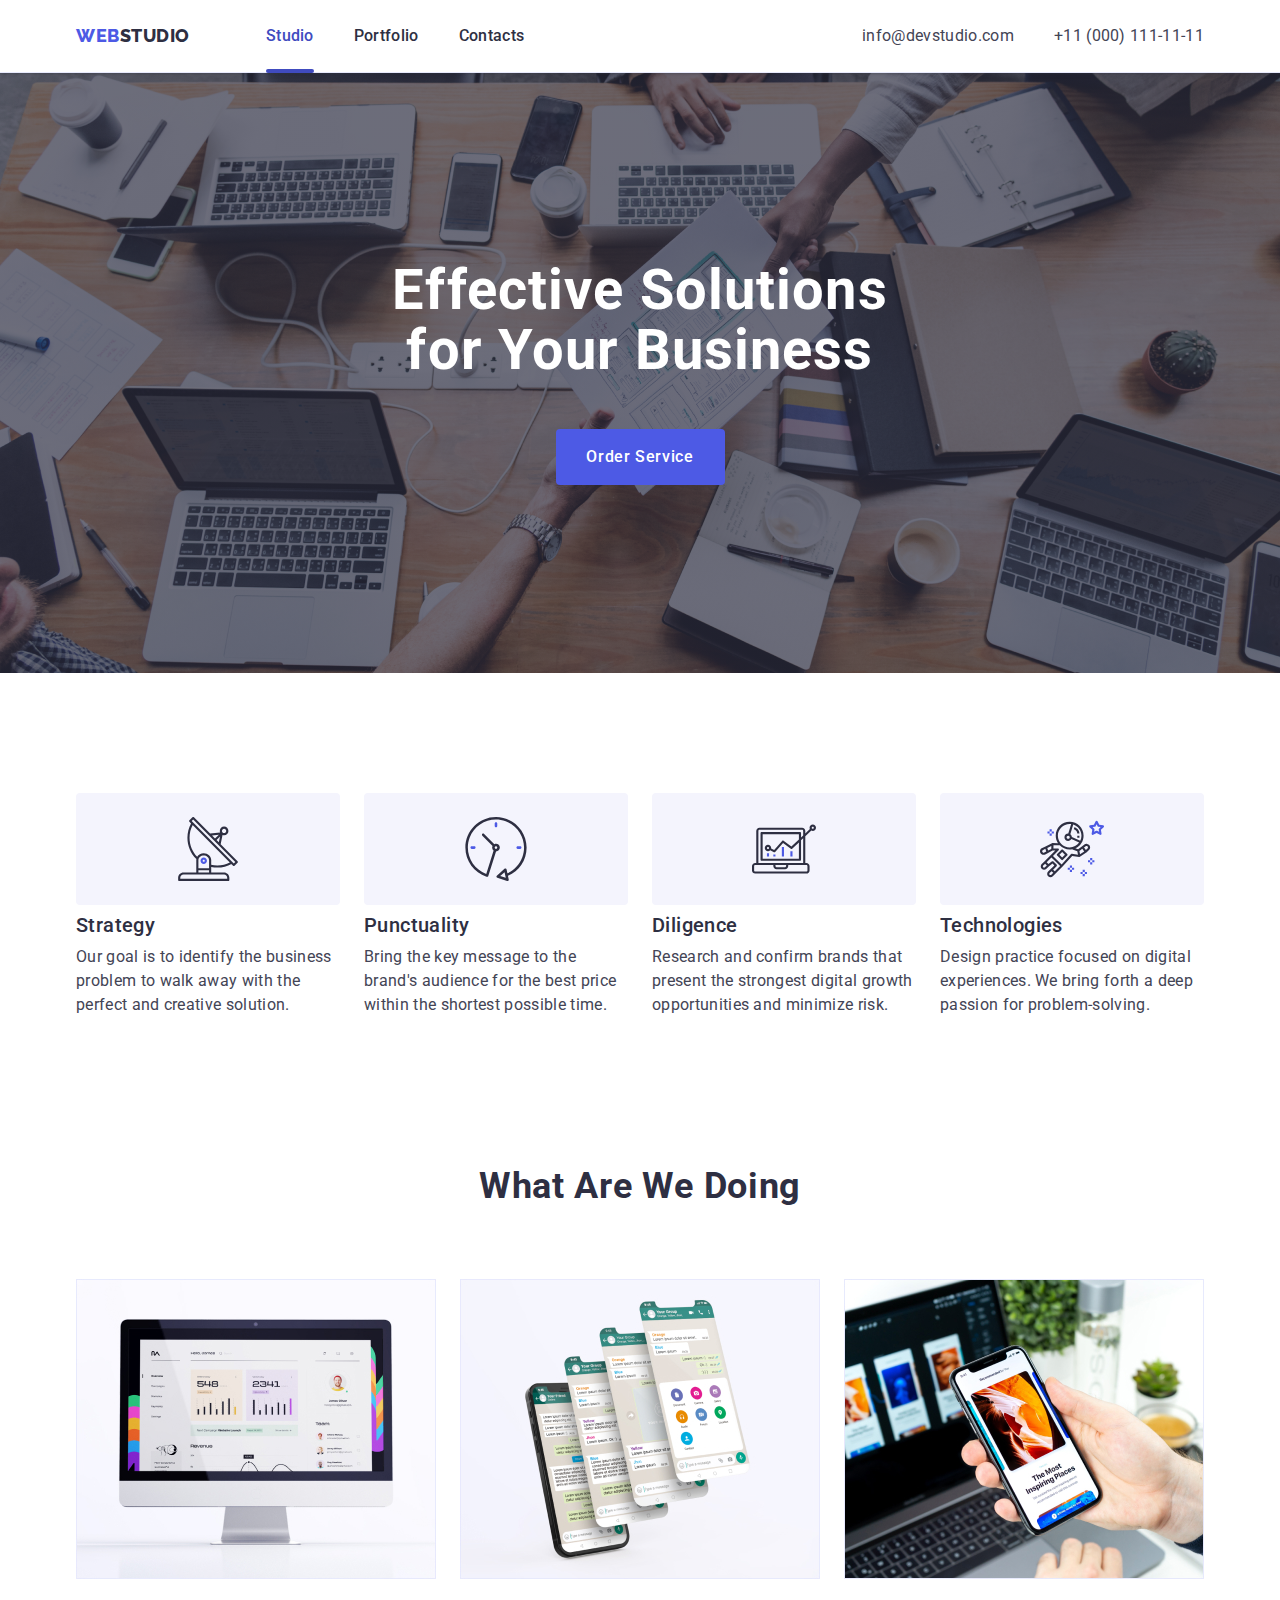
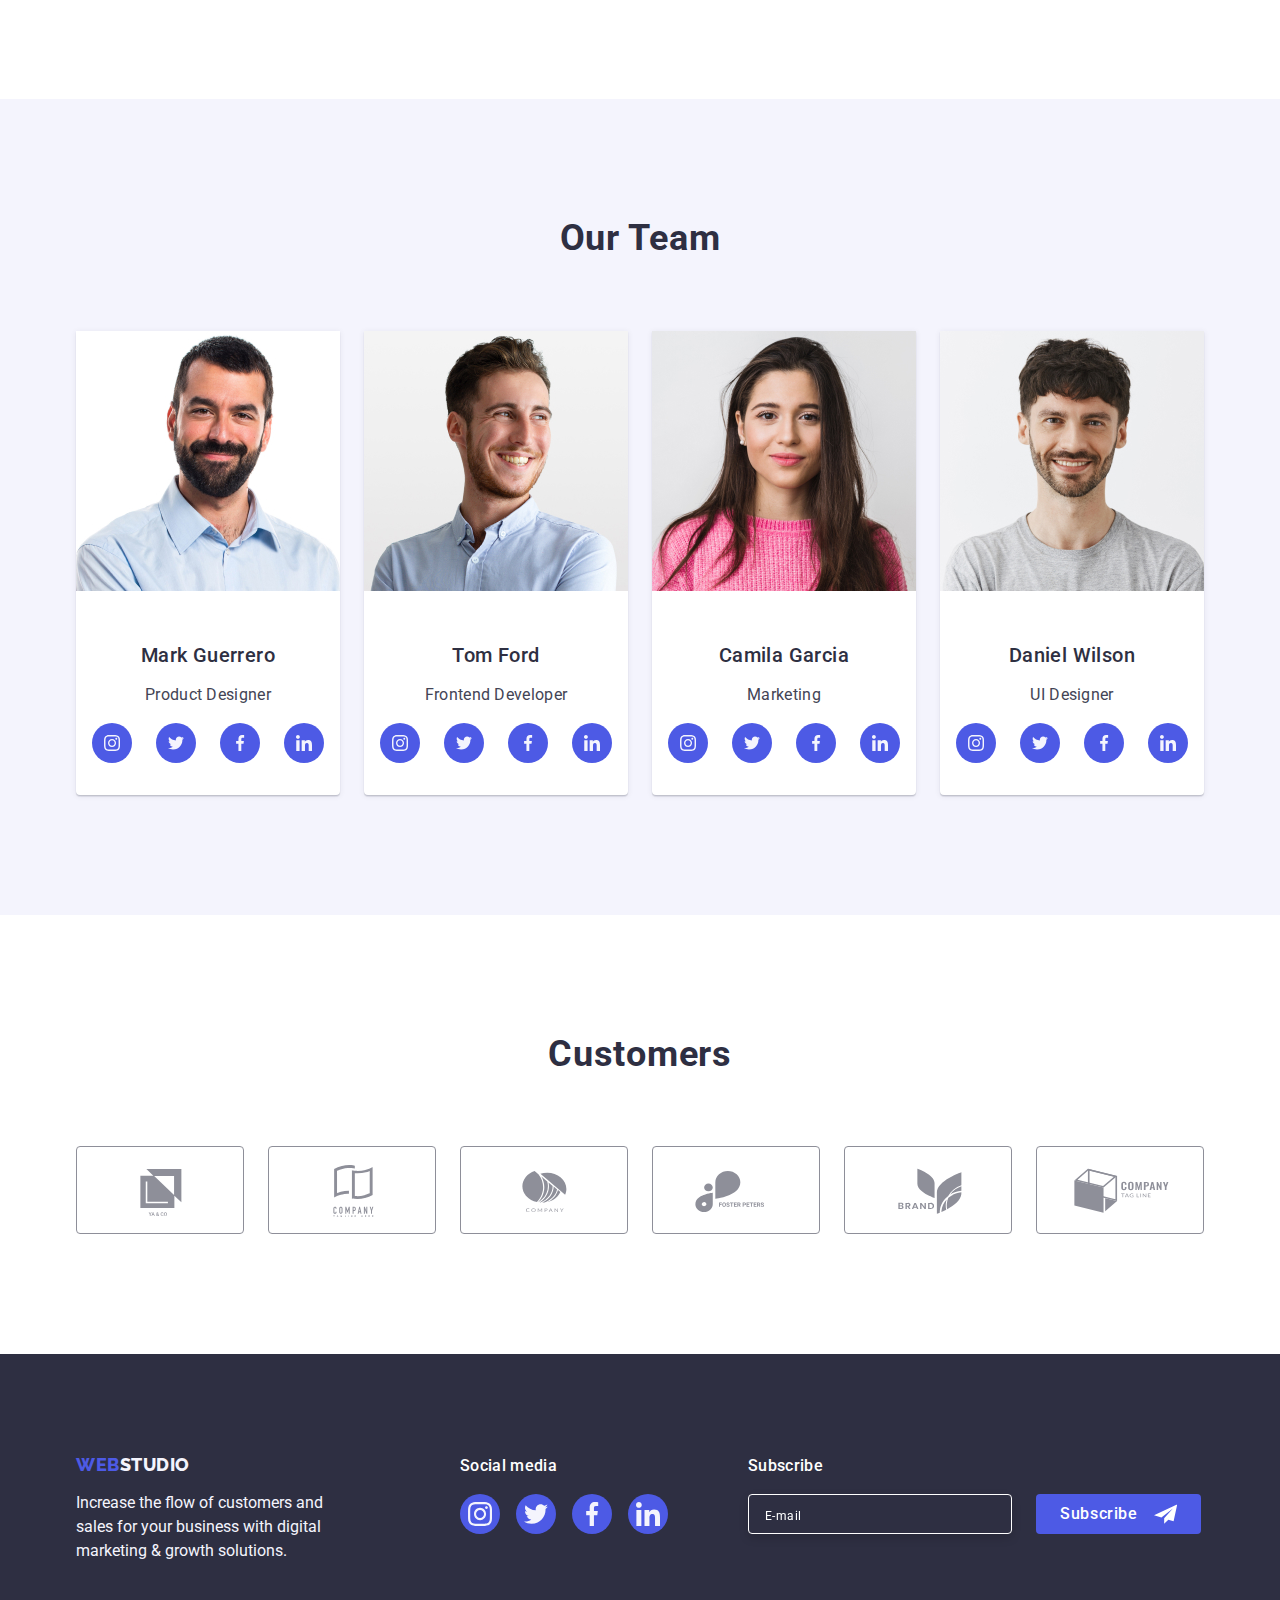
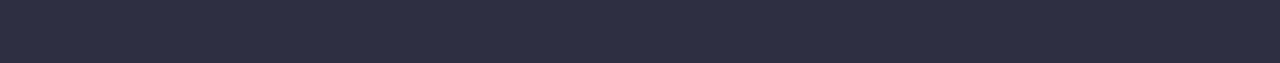
==== commit c31b0fea: "a" ====
--- a/index.html
+++ b/index.html
@@ -600,13 +600,19 @@
         </svg>
       </button>
       <ul class="mobile-menu">
-        <li><a href="./index.html" class="mobile-link">Studio</a></li>
-        <li><a href="./portfolio.html" class="mobile-link">Portfolio</a></li>
+        <li>
+          <a href="./index.html" class="mobile-link"
+            ><span class="menu-mobile-studio">Studio</span></a
+          >
+        </li>
+        <li>
+          <a href="./portfolio.html" class="mobile-link">Portfolio</a>
+        </li>
         <li><a href="" class="mobile-link">Contacts</a></li>
       </ul>
       <ul class="mobile-list-address list">
         <li>
-          <a class="mobile-tel link" href="tel:+110001111111"
+          <a class="mobile-tel link menu-mobile-studio" href="tel:+110001111111"
             >+11 (000) 111-11-11</a
           >
         </li>
--- a/css/styles.css
+++ b/css/styles.css
@@ -294,6 +294,9 @@
     background-repeat: no-repeat;
     background-position: center;
     background-size: cover;
+    padding-bottom: 112px;
+    padding-top: 112px;
+    min-height: 0px;
   }
 }
 @media (min-device-pixel-ratio: 2),
@@ -348,13 +351,19 @@
   max-width: 496px;
   margin-bottom: 48px;
 }
-@media only screen and (min-width: 320px) {
+@media only screen and (min-width: 320px) and (max-width: 767px) {
   .title {
     max-width: 320px;
     font-weight: 700;
     font-size: 36px;
     line-height: 1.11;
     text-transform: capitalize;
+    margin-bottom: 72px;
+  }
+}
+@media only screen and (min-width: 768px) and (max-width: 1157px) {
+  .title {
+    margin-bottom: 36px;
   }
 }
 .one-section-button {
@@ -446,7 +455,7 @@
   margin: 0;
   margin-bottom: 8px;
 }
-@media only screen and (min-width: 320px) {
+@media only screen and (min-width: 320px) and (max-width: 767px) {
   .two-section-caption {
     font-weight: 700;
     font-size: 36px;
@@ -685,6 +694,13 @@
     padding-top: 96px;
   }
 }
+@media only screen and (min-width: 768px) and (max-width: 1157px) {
+  .section-five {
+    max-width: 552px;
+    margin-left: auto;
+    margin-right: auto;
+  }
+}
 .section-five-title {
   font-weight: 700;
   font-size: 36px;
@@ -959,7 +975,7 @@
   outline: none;
   padding: 0;
   padding-left: 16px;
-  width: 100%;
+  min-width: 264px;
   height: 40px;
   color: #ffffff;
   background-color: #2e2f42;
@@ -970,6 +986,7 @@
 @media only screen and (min-width: 320px) and (max-width: 767px) {
   .input-field {
     max-width: 398px;
+    min-width: 100%;
   }
 }
 @media only screen and (min-width: 320px) and (max-width: 767px) {
@@ -1215,11 +1232,13 @@
 @media only screen and (min-width: 320px) and (max-width: 767px) {
   .modal {
     width: 95%;
+    max-width: 392px;
   }
 }
 @media only screen and (min-width: 768px) and (max-width: 1157px) {
   .modal {
     width: 55%;
+    max-width: 408px;
   }
 }
 .backdrop-close-btn {
@@ -1405,16 +1424,20 @@
   outline: none;
   background-color: #fff;
 }
+@media only screen and (min-width: 768px) {
+  .butto-open-mobile {
+    display: none;
+  }
+}
 .menu-toggle {
   min-height: 24px;
   min-width: 24px;
   display: flex;
   align-items: center;
   justify-content: center;
-  border: 1px solid #2e2f42;
   margin: 0;
   padding: 0;
-  background-color: #e7e9fc;
+  background-color: #fff;
   cursor: pointer;
   border-radius: 50%;
   outline: none;
@@ -1433,6 +1456,8 @@
   position: fixed;
   top: 0;
   left: 0;
+  display: flex;
+  flex-direction: column;
   width: 100vw;
   height: 100vh;
   padding: 32px;
@@ -1458,7 +1483,7 @@
   padding: 0;
   margin: 0;
   list-style: none;
-  margin-bottom: 284px;
+  margin-bottom: auto;
   display: flex;
   flex-wrap: wrap;
   row-gap: 40px;
@@ -1517,5 +1542,13 @@
 
 .mobile-list-icon {
   display: flex;
-  column-gap: 56px;
-}
+  justify-content: space-between;
+}
+@media only screen and (min-width: 428px) and (max-width: 767px) {
+  .mobile-list-icon {
+    column-gap: 56px;
+  }
+}
+.menu-mobile-studio {
+  color: #404bbf;
+}
